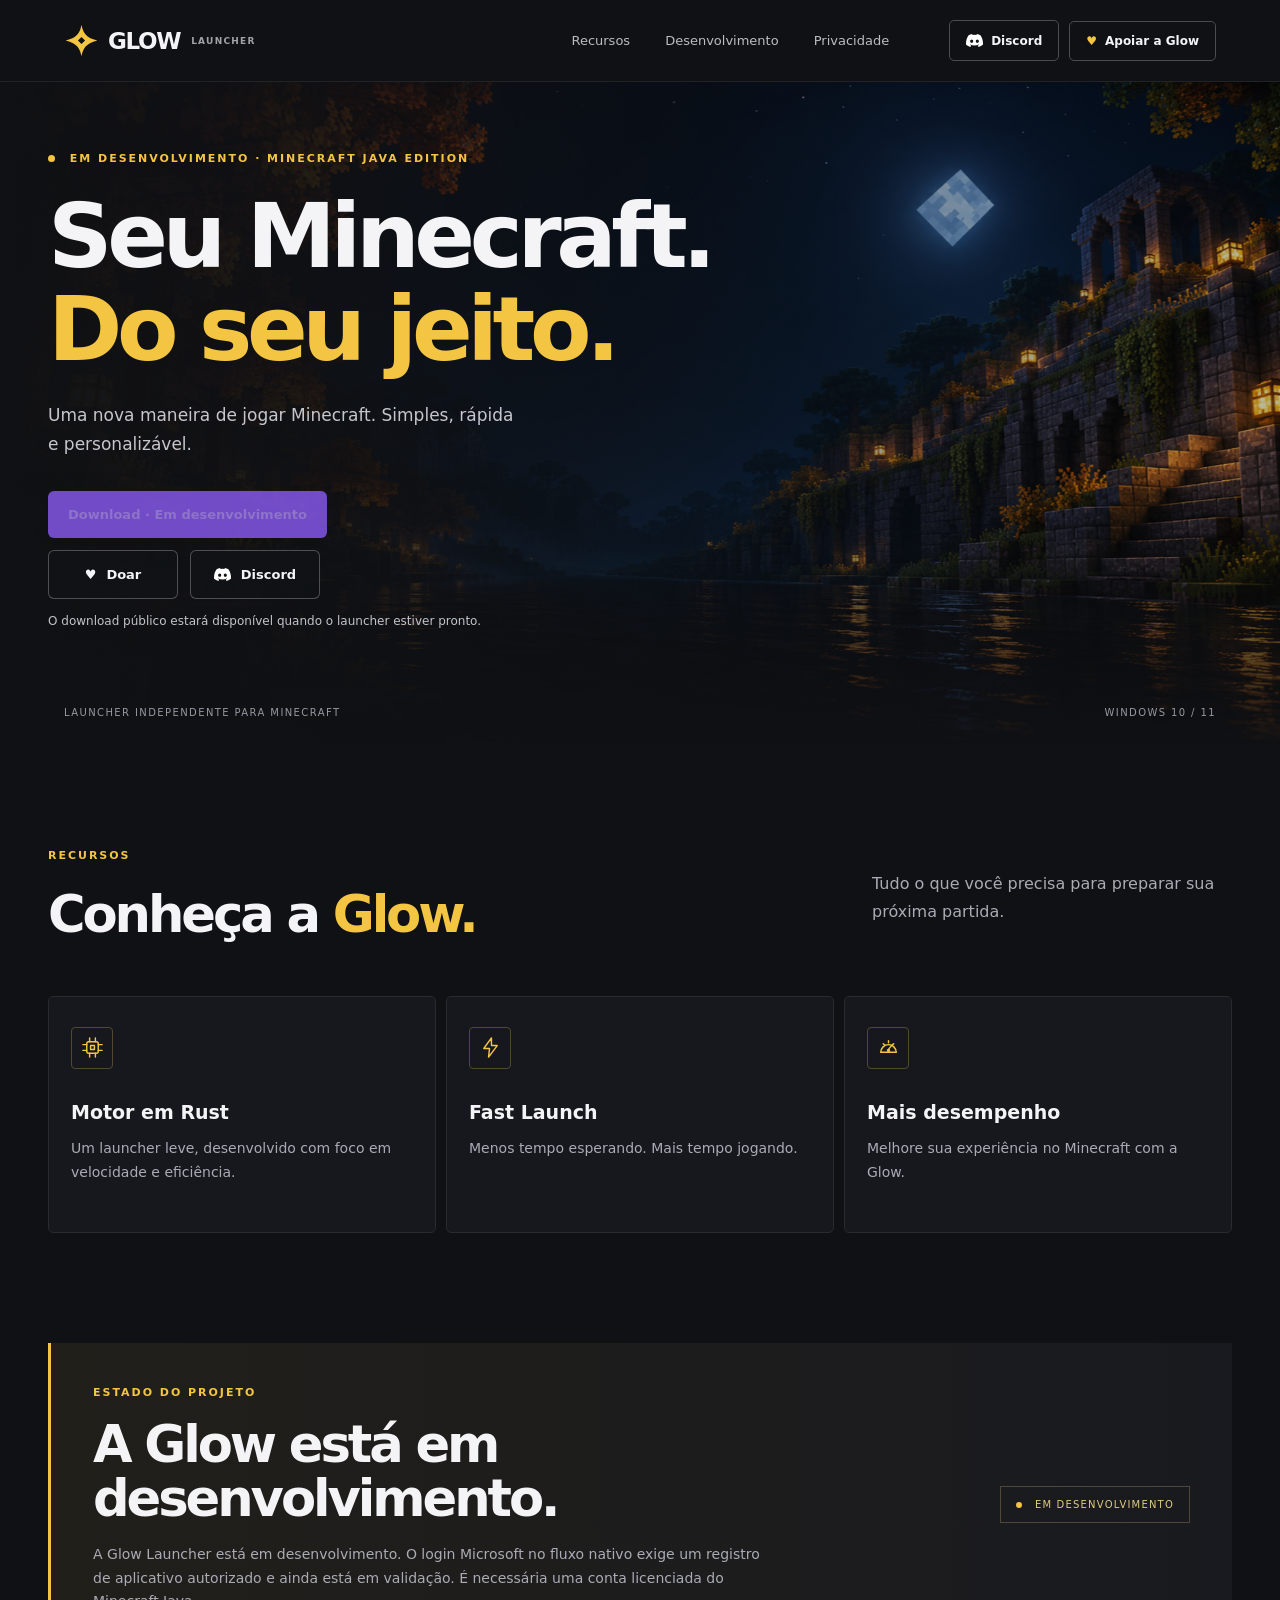
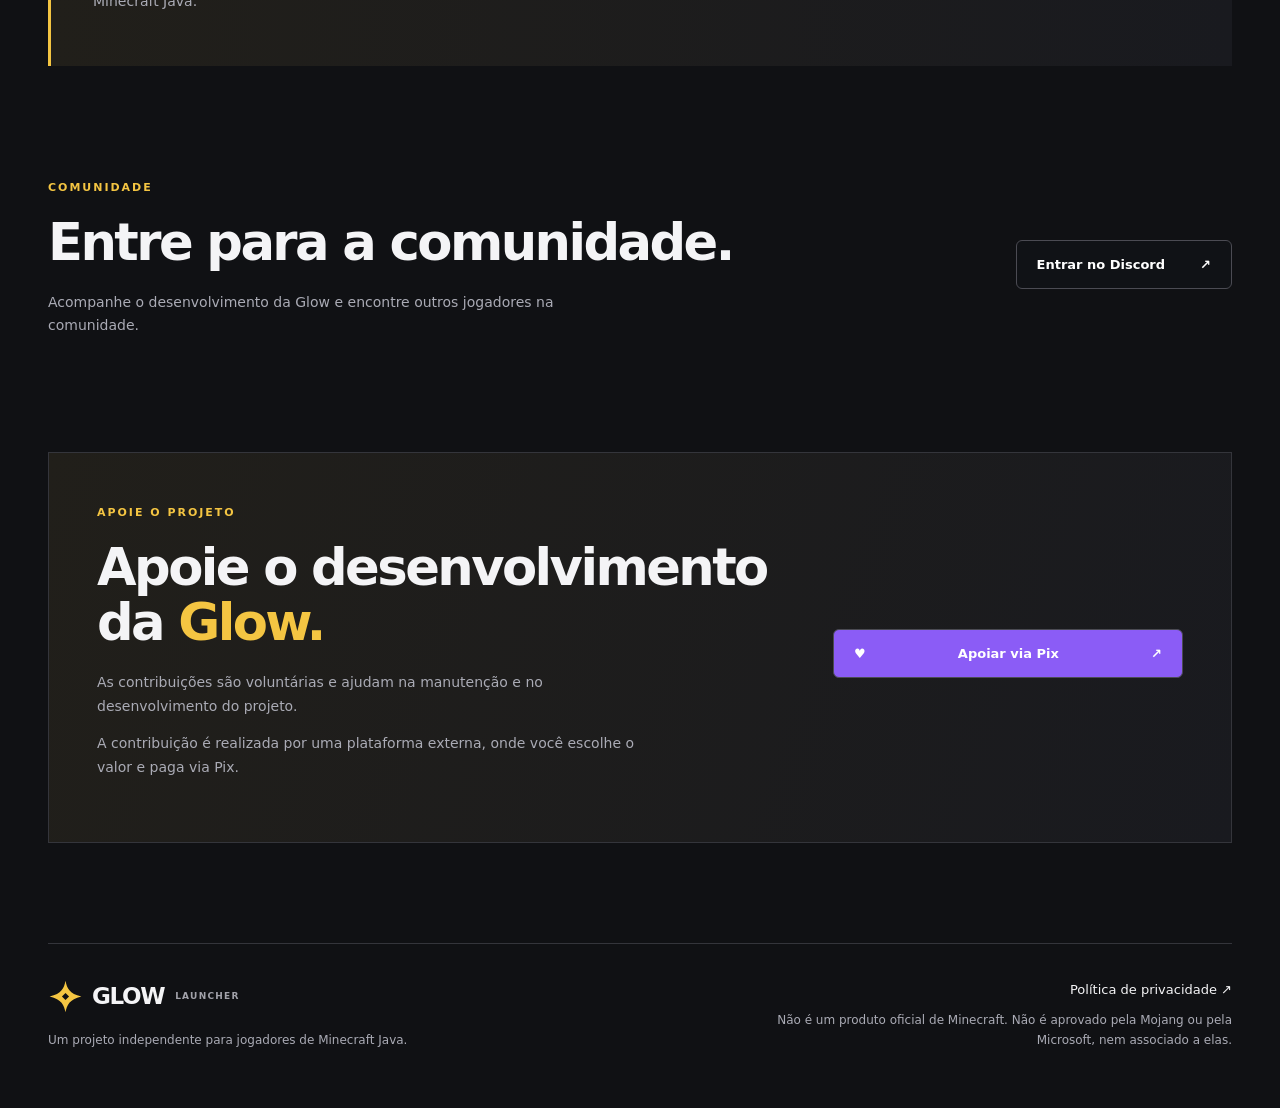
==== index.html @ e5aa2bec "Refine homepage and feature cards" ====
<!doctype html>
<html lang="pt-BR">
<head>
  <meta charset="utf-8">
  <meta name="viewport" content="width=device-width,initial-scale=1">
  <meta name="description" content="Glow Launcher é um launcher independente de Minecraft Java em desenvolvimento, criado em Rust.">
  <meta name="theme-color" content="#101114">
  <link rel="canonical" href="https://glowlauncher.xyz/">
  <title>Glow Launcher — Seu Minecraft. Do seu jeito.</title>
  <link rel="icon" href="assets/favicon.ico?v=2" sizes="any"><link rel="icon" type="image/svg+xml" href="assets/glow-star.svg"><link rel="icon" type="image/png" sizes="32x32" href="assets/glow-star-32.png"><link rel="apple-touch-icon" href="assets/glow-star-256.png">
  <link rel="stylesheet" href="style.css">
  <script src="motion.js" defer></script>
</head>
<body>
  <header class="top"><a class="brand" href="./" aria-label="Página inicial da Glow Launcher"><img class="star" src="assets/glow-star.svg" alt=""> GLOW <small>LAUNCHER</small></a><nav aria-label="Navegação principal"><a href="#features">Recursos</a><a href="#status">Desenvolvimento</a><a href="privacy.html">Privacidade</a></nav><div class="nav-actions"><a class="nav-cta social-link" href="https://discord.gg/clanglow" target="_blank" rel="noopener noreferrer"><svg aria-hidden="true" viewBox="0 0 127.14 96.36"><path fill="#fff" d="M107.7 8.07A105.15 105.15 0 0 0 81.47 0a72.06 72.06 0 0 0-3.36 6.83 97.68 97.68 0 0 0-29.09 0A72.37 72.37 0 0 0 45.66 0 105.89 105.89 0 0 0 19.4 8.09C2.8 32.71-1.7 56.72.55 80.39a105.73 105.73 0 0 0 32.17 15.97 77.7 77.7 0 0 0 6.89-11.17 68.42 68.42 0 0 1-10.85-5.17c.91-.66 1.8-1.35 2.66-2.06a75.57 75.57 0 0 0 64.3 0c.87.71 1.76 1.4 2.66 2.06a68.68 68.68 0 0 1-10.87 5.18 77 77 0 0 0 6.89 11.16 105.25 105.25 0 0 0 32.19-15.96c2.64-27.45-4.51-51.24-18.89-72.33ZM42.45 65.84c-6.27 0-11.42-5.75-11.42-12.76s5.04-12.77 11.42-12.77 11.53 5.8 11.42 12.77c.01 7.01-5.04 12.76-11.42 12.76Zm42.24 0c-6.27 0-11.42-5.75-11.42-12.76s5.04-12.77 11.42-12.77 11.53 5.8 11.42 12.77c0 7.01-5.04 12.76-11.42 12.76Z"/></svg> Discord</a><a class="nav-cta support-nav" href="https://livepix.gg/glowlauncher" target="_blank" rel="noopener noreferrer"><span aria-hidden="true">♥</span> Apoiar a Glow</a></div></header>
  <main>
    <section class="hero"><div class="hero-art" aria-hidden="true"></div><div class="hero-content"><div class="eyebrow"><span></span> EM DESENVOLVIMENTO · MINECRAFT JAVA EDITION</div><h1>Seu Minecraft.<br><em>Do seu jeito.</em></h1><p>Uma nova maneira de jogar Minecraft. Simples, rápida e personalizável.</p><div class="hero-actions"><button class="button primary download" disabled aria-describedby="download-note">Download · Em desenvolvimento</button></div><div class="quick-actions"><a class="button secondary" href="https://livepix.gg/glowlauncher" target="_blank" rel="noopener noreferrer"><span aria-hidden="true">♥</span> Doar</a><a class="button secondary" href="https://discord.gg/clanglow" target="_blank" rel="noopener noreferrer"><svg aria-hidden="true" viewBox="0 0 127.14 96.36"><path fill="#fff" d="M107.7 8.07A105.15 105.15 0 0 0 81.47 0a72.06 72.06 0 0 0-3.36 6.83 97.68 97.68 0 0 0-29.09 0A72.37 72.37 0 0 0 45.66 0 105.89 105.89 0 0 0 19.4 8.09C2.8 32.71-1.7 56.72.55 80.39a105.73 105.73 0 0 0 32.17 15.97 77.7 77.7 0 0 0 6.89-11.17 68.42 68.42 0 0 1-10.85-5.17c.91-.66 1.8-1.35 2.66-2.06a75.57 75.57 0 0 0 64.3 0c.87.71 1.76 1.4 2.66 2.06a68.68 68.68 0 0 1-10.87 5.18 77 77 0 0 0 6.89 11.16 105.25 105.25 0 0 0 32.19-15.96c2.64-27.45-4.51-51.24-18.89-72.33ZM42.45 65.84c-6.27 0-11.42-5.75-11.42-12.76s5.04-12.77 11.42-12.77 11.53 5.8 11.42 12.77c.01 7.01-5.04 12.76-11.42 12.76Zm42.24 0c-6.27 0-11.42-5.75-11.42-12.76s5.04-12.77 11.42-12.77 11.53 5.8 11.42 12.77c0 7.01-5.04 12.76-11.42 12.76Z"/></svg> Discord</a></div><p class="download-note" id="download-note">O download público estará disponível quando o launcher estiver pronto.</p></div><div class="hero-bottom"><span>LAUNCHER INDEPENDENTE PARA MINECRAFT</span><span>WINDOWS 10 / 11</span></div></section>
    <section class="intro wrap" id="features"><div><span class="kicker">RECURSOS</span><h2>Conheça a <em>Glow.</em></h2></div><p>Tudo o que você precisa para preparar sua próxima partida.</p></section>
    <section class="features wrap" aria-label="Recursos do launcher"><article><span class="feature-icon"><svg viewBox="0 0 24 24" fill="none" stroke="currentColor" stroke-width="1.5" stroke-linecap="round" stroke-linejoin="round" aria-hidden="true"><rect x="6" y="6" width="12" height="12" rx="2"/><path d="M9 2v4m6-4v4M9 18v4m6-4v4M2 9h4m-4 6h4m12-6h4m-4 6h4"/><path d="M10 10h4v4h-4z"/></svg></span><h3>Motor em Rust</h3><p>Um launcher leve, desenvolvido com foco em velocidade e eficiência.</p></article><article><span class="feature-icon"><svg viewBox="0 0 24 24" fill="none" stroke="currentColor" stroke-width="1.5" stroke-linecap="round" stroke-linejoin="round" aria-hidden="true"><path d="M13 2 5 13h6l-1 9 9-12h-6z"/></svg></span><h3>Fast Launch</h3><p>Menos tempo esperando. Mais tempo jogando.</p></article><article><span class="feature-icon"><svg viewBox="0 0 24 24" fill="none" stroke="currentColor" stroke-width="1.5" stroke-linecap="round" stroke-linejoin="round" aria-hidden="true"><path d="M4 17a8 8 0 1 1 16 0"/><path d="M12 14 16 9M4 17h16M12 5v2M6.5 8l1.5 1.5M17.5 8 16 9.5"/><circle cx="12" cy="15" r="1"/></svg></span><h3>Mais desempenho</h3><p>Melhore sua experiência no Minecraft com a Glow.</p></article></section>
    <section class="status wrap" id="status"><div><span class="kicker">ESTADO DO PROJETO</span><h2>A Glow está em desenvolvimento.</h2><p>A Glow Launcher está em desenvolvimento. O login Microsoft no fluxo nativo exige um registro de aplicativo autorizado e ainda está em validação. É necessária uma conta licenciada do Minecraft Java.</p></div><div class="status-label"><span></span> EM DESENVOLVIMENTO</div></section>
<section class="community wrap" id="comunidade"><div><span class="kicker">COMUNIDADE</span><h2>Entre para a comunidade.</h2><p>Acompanhe o desenvolvimento da Glow e encontre outros jogadores na comunidade.</p></div><div><a class="button secondary external-action" href="https://discord.gg/clanglow" target="_blank" rel="noopener noreferrer">Entrar no Discord <span>↗</span></a></div></section>
<section class="support wrap" id="apoio"><div class="support-copy"><span class="kicker">APOIE O PROJETO</span><h2>Apoie o desenvolvimento<br>da <em>Glow.</em></h2><p>As contribuições são voluntárias e ajudam na manutenção e no desenvolvimento do projeto.</p><p>A contribuição é realizada por uma plataforma externa, onde você escolhe o valor e paga via Pix.</p></div><div class="support-options"><a class="button primary external-action" href="https://livepix.gg/glowlauncher" target="_blank" rel="noopener noreferrer"><span aria-hidden="true">♥</span> Apoiar via Pix <span>↗</span></a></div></section>
  </main>
  <footer class="wrap"><div><a class="brand" href="./"><img class="star" src="assets/glow-star.svg" alt=""> GLOW <small>LAUNCHER</small></a><p>Um projeto independente para jogadores de Minecraft Java.</p></div><div class="footer-right"><a href="privacy.html">Política de privacidade ↗</a><p>Não é um produto oficial de Minecraft. Não é aprovado pela Mojang ou pela Microsoft, nem associado a elas.</p></div></footer>
</body></html>
---- style.css ----
:root{color-scheme:dark;--bg:#101114;--surface:#191a1f;--text:#f4f4f6;--muted:#aaabb5;--yellow:#f4c542;--purple:#8b5cf6}*{box-sizing:border-box}html{scroll-behavior:smooth}body{margin:0;background:var(--bg);color:var(--text);font-family:system-ui,sans-serif}a{color:inherit;text-decoration:none}a:focus-visible{outline:2px solid var(--yellow);outline-offset:5px}.wrap{width:min(1280px,calc(100% - 96px));margin:auto}.top{height:82px;display:flex;align-items:center;gap:60px;padding:0 5%;border-bottom:1px solid #ffffff13;background:#101114}.brand{display:inline-flex;align-items:center;gap:9px;font-family:system-ui,sans-serif;font-size:23px;font-weight:700;letter-spacing:-.06em;white-space:nowrap}.brand small{font:600 9px system-ui,sans-serif;letter-spacing:.14em;color:#a2a2aa;margin-left:2px}.star{font-size:35px;color:var(--yellow);line-height:1}.top nav{display:flex;gap:35px;margin-left:auto;color:#bcbcc5;font-size:13px}.top nav a:hover,footer a:hover{color:var(--yellow)}.nav-cta{border:1px solid #4b4b53;padding:12px 16px;font-size:12px;font-weight:700;border-radius:5px}.nav-cta span{color:var(--yellow);margin-left:12px}.hero{position:relative;min-height:640px;display:flex;align-items:center;overflow:hidden}.hero-art{position:absolute;inset:0;background:linear-gradient(90deg,#101114 0%,#101114ee 24%,#10111475 61%,#10111448),linear-gradient(0deg,#101114,transparent 32%),url("assets/nightfall.png") center 55%/cover}.hero-content{position:relative;width:min(1280px,calc(100% - 96px));margin:0 auto;padding:70px 0 100px}.eyebrow,.kicker{font-size:11px;letter-spacing:.18em;color:var(--yellow);font-weight:700}.eyebrow span,.status-label span{display:inline-block;width:7px;height:7px;background:var(--yellow);border-radius:50%;margin-right:9px}.hero h1,.intro h2,.status h2,.legal h1{font-family:system-ui,sans-serif;letter-spacing:-.06em;line-height:1.04;margin:25px 0;font-weight:700}.hero h1{font-size:clamp(52px,7vw,100px)}em{font-style:normal;color:var(--yellow)}.hero-content>p{font-size:17px;line-height:1.7;color:#c7c6cd;max-width:475px}.hero-actions{display:flex;flex-wrap:wrap;gap:12px;margin-top:32px}.button{display:inline-flex;align-items:center;justify-content:space-between;gap:35px;padding:16px 20px;border-radius:6px;font-weight:700;font-size:13px;transition:background .16s,transform .16s}.button:hover{transform:translateY(-2px)}.primary{background:var(--purple)}.primary:hover{background:#7c3aed}.secondary{border:1px solid #ffffff42;background:#111318b0}.hero-bottom{position:absolute;bottom:26px;left:5%;right:5%;display:flex;justify-content:space-between;color:#9698a2;font-size:10px;letter-spacing:.14em}.intro{padding:100px 0 55px;display:flex;align-items:end;justify-content:space-between;gap:30px}.intro h2,.status h2{font-size:clamp(37px,4vw,56px);margin-bottom:0}.intro>p{max-width:360px;color:var(--muted);line-height:1.7}.features{display:grid;grid-template-columns:repeat(4,1fr);border-top:1px solid #34353b;border-bottom:1px solid #34353b}.features article{padding:32px 28px 38px 0}.features article+article{border-left:1px solid #34353b;padding-left:28px}.feature-icon{font-size:24px;color:var(--yellow)}.features h3{font-family:system-ui,sans-serif;font-size:19px;margin:38px 0 12px}.features p,.status p,footer p{color:var(--muted);font-size:14px;line-height:1.7}.status{margin-top:110px;margin-bottom:110px;border-left:3px solid var(--yellow);padding:38px 42px;background:linear-gradient(90deg,#211f1a,#191a1f);display:flex;align-items:center;justify-content:space-between;gap:30px}.status h2{margin:18px 0}.status p{max-width:675px}.status-label{white-space:nowrap;border:1px solid #4e4937;color:#e0ca81;padding:12px 15px;font-size:10px;letter-spacing:.12em}.status-label span{width:6px;height:6px}footer{border-top:1px solid #34353b;padding:35px 0 45px;display:flex;justify-content:space-between;gap:40px}footer p{font-size:12px}.footer-right{text-align:right;max-width:490px}.footer-right>a{font-size:13px}.legal{max-width:820px;padding:90px 0 110px}.legal h1{font-size:clamp(48px,6vw,76px)}.dot{color:var(--yellow)}.legal-lead{font-size:19px!important;color:#d2d2d8!important}.legal h2{font:600 24px system-ui,sans-serif;margin-top:45px}.legal p{color:#bcbcc5;line-height:1.8;font-size:15px}.legal p a{text-decoration:underline;color:#e5d28e}@media(max-width:800px){.wrap,.hero-content{width:calc(100% - 40px)}.top{height:70px;padding:0 20px;gap:15px}.top nav{gap:16px}.nav-cta{display:none}.hero{min-height:590px}.hero-art{background:linear-gradient(90deg,#101114ed,#10111470),linear-gradient(0deg,#101114,transparent 40%),url("assets/nightfall.png") center/cover}.intro{padding-top:75px;display:block}.features{grid-template-columns:1fr 1fr}.features article:nth-child(3){border-left:0}.features article{border-bottom:1px solid #34353b;padding-left:15px!important}.status{margin-top:70px;margin-bottom:70px;display:block;padding:28px}.status-label{display:inline-block;margin-top:15px}footer{display:block}.footer-right{text-align:left}.legal{padding:65px 0}}@media(max-width:460px){.brand small{display:none}.top nav{gap:12px;font-size:12px}.hero h1{font-size:49px}.features{grid-template-columns:1fr}.features article{border-left:0!important}.hero-bottom{font-size:8px}.hero-bottom span:last-child{display:none}}
@media(max-width:520px){.top{gap:8px}.top nav{gap:10px}.top nav a{font-size:11px}.brand small{display:none}.hero-actions .button{gap:12px}.hero h1{font-size:clamp(38px,10vw,49px)}.hero-content>p{font-size:15px}}

.download:disabled{opacity:.8;cursor:not-allowed;border:0;font-family:inherit}.download:disabled:hover{transform:none;background:var(--purple)}.hero-content .download-note{font-size:12px;color:#c3c3cb;margin-top:12px}
.nav-actions{display:flex;align-items:center;gap:10px}.nav-actions .nav-cta{display:inline-flex;align-items:center;gap:8px;white-space:nowrap;background:transparent;color:inherit;font-family:inherit}.nav-actions svg{width:17px;height:15px}.nav-actions .support-nav span{margin:0;color:#f4c542}.social-link:disabled,.external-action:disabled{opacity:.55;cursor:not-allowed}.community,.support{display:flex;justify-content:space-between;gap:50px;align-items:center;margin-bottom:100px}.community h2,.support h2{font-size:clamp(35px,4vw,54px);letter-spacing:-.05em;line-height:1.08;margin:20px 0}.community p,.support p{color:var(--muted);line-height:1.7;max-width:570px;font-size:14px}.support{padding:48px;background:linear-gradient(110deg,#211f1a,#191a1f);border:1px solid #34353b}.support-options{width:min(100%,350px);flex:none}.support-options h3{margin-top:0}.amounts{display:flex;gap:8px;margin-bottom:20px}.amounts button{flex:1;background:#25262d;border:1px solid #41424b;color:#f4f4f6;padding:12px;border-radius:5px;cursor:pointer}.amounts button[aria-pressed=true]{border-color:var(--yellow);color:var(--yellow)}.support-options label{display:block;color:#ccc;font-size:13px;margin-bottom:8px}.support-options input{width:100%;background:#101114;border:1px solid #41424b;border-radius:5px;padding:12px;color:white;font:inherit}.external-action{border:1px solid #4b4b53;color:white;font-family:inherit;cursor:pointer}.support-options .external-action{width:100%;margin-top:12px}.external-action:disabled:hover{transform:none}.availability{font-size:12px!important}.amounts button:focus-visible,.external-action:focus-visible,.support-options input:focus-visible{outline:2px solid var(--yellow);outline-offset:3px}@media(max-width:1000px){.top{gap:16px}.top nav{gap:15px}.nav-actions .nav-cta{display:inline-flex}}@media(max-width:800px){.top{height:auto;min-height:70px;flex-wrap:wrap;padding-block:10px}.top nav{margin-left:auto}.nav-actions{width:100%;justify-content:flex-end}.community,.support{display:block;margin-bottom:70px}.support{padding:28px}.support-options{margin-top:32px}.community .button{margin-top:12px}}@media(max-width:460px){.top nav{gap:10px}.nav-actions{justify-content:flex-start}.nav-actions .nav-cta{padding:9px 11px}.support-options{width:100%}}@media(prefers-reduced-motion:reduce){html{scroll-behavior:auto}.button{transition:none}}

.quick-actions{display:flex;gap:12px;margin-top:12px}.quick-actions .button{justify-content:center;gap:10px;min-width:130px}.quick-actions svg{width:17px;height:15px}.quick-actions a:focus-visible{outline:2px solid var(--yellow);outline-offset:3px}@media(max-width:460px){.quick-actions .button{min-width:0;flex:1}}

img.star{width:35px;height:35px;display:block;flex:none}

/* Gentle entrance and independent feature hover states. */
@keyframes glow-enter{from{opacity:0;transform:translateY(14px)}to{opacity:1;transform:translateY(0)}}
@keyframes glow-background{from{opacity:.65;transform:scale(1)}to{opacity:1;transform:scale(1.015)}}
@media (prefers-reduced-motion:no-preference){
 .hero-art{animation:glow-background 650ms ease-out both}
 .hero-content .eyebrow,.hero-content h1,.hero-content>p,.hero-actions,.quick-actions{animation:glow-enter 400ms ease-out both}
 .hero-content h1{animation-delay:60ms}
 .hero-content>p:not(.download-note){animation-delay:120ms}
 .hero-actions{animation-delay:180ms}
 .quick-actions,.hero-content .download-note{animation-delay:240ms}
 .intro,.features,.status,.community,.support{transition:opacity 380ms ease,transform 380ms ease}
 .reveal-pending{opacity:0;transform:translateY(14px)}
}
.features{gap:10px;border:0}
.features article,.features article+article{position:relative;padding:30px 22px 34px;border:1px solid #292a30;border-radius:5px;background:#17181d;transform-origin:center;transition:transform 280ms ease,background-color 280ms ease,border-color 280ms ease}
.features .feature-icon{display:inline-flex;align-items:center;justify-content:center;width:42px;height:42px;color:var(--yellow);border:1px solid #51482d;border-radius:4px;transition:transform 280ms ease,border-color 280ms ease}
.feature-icon svg{width:23px;height:23px}
.features h3{margin-top:32px}
@media (hover:hover) and (prefers-reduced-motion:no-preference){
 .features article:hover{z-index:1;transform:scale(1.03);background:#202126;border-color:#a98e42}
 .features article:hover .feature-icon{transform:translateY(-3px);border-color:#a98e42}
}
.top nav a,.nav-cta,footer a,.button{transition:color 240ms ease,border-color 240ms ease,background-color 240ms ease,transform 240ms ease}
.nav-cta:hover,.button.secondary:hover{border-color:#a98e42;background-color:#242321}
@media(max-width:800px){.features article,.features article+article{padding:25px 20px!important;border:1px solid #292a30}}
@media(prefers-reduced-motion:reduce){.hero-art,.hero-content .eyebrow,.hero-content h1,.hero-content>p,.hero-actions,.quick-actions{animation:none}.intro,.features,.status,.community,.support,.features article,.features .feature-icon,.top nav a,.nav-cta,footer a,.button{transition:none}.reveal-pending{opacity:1;transform:none}.button:hover{transform:none}}

.features{grid-template-columns:repeat(3,minmax(0,1fr))}@media (hover:hover) and (prefers-reduced-motion:no-preference){.features article:hover{transform:translateY(-5px) scale(1.04)}}@media(max-width:800px){.features{grid-template-columns:repeat(2,minmax(0,1fr))}}@media(max-width:460px){.features{grid-template-columns:1fr}}
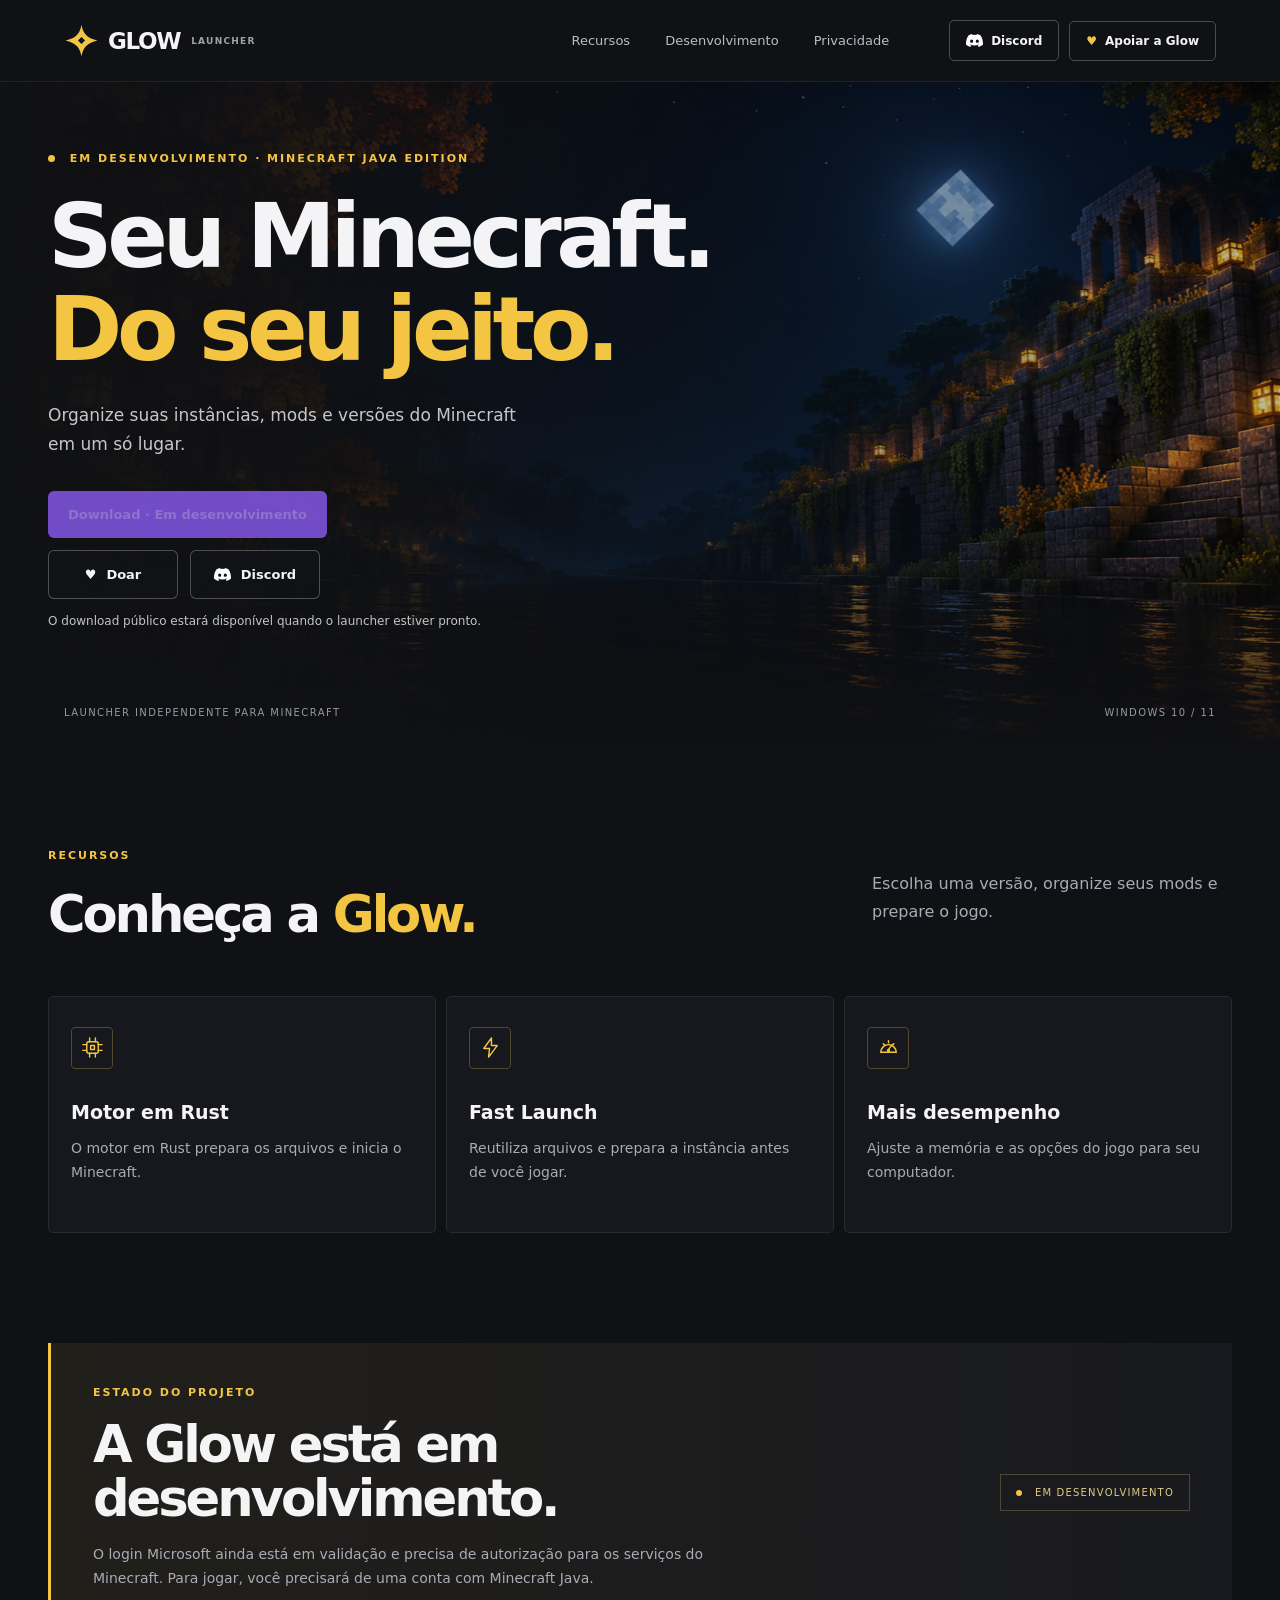
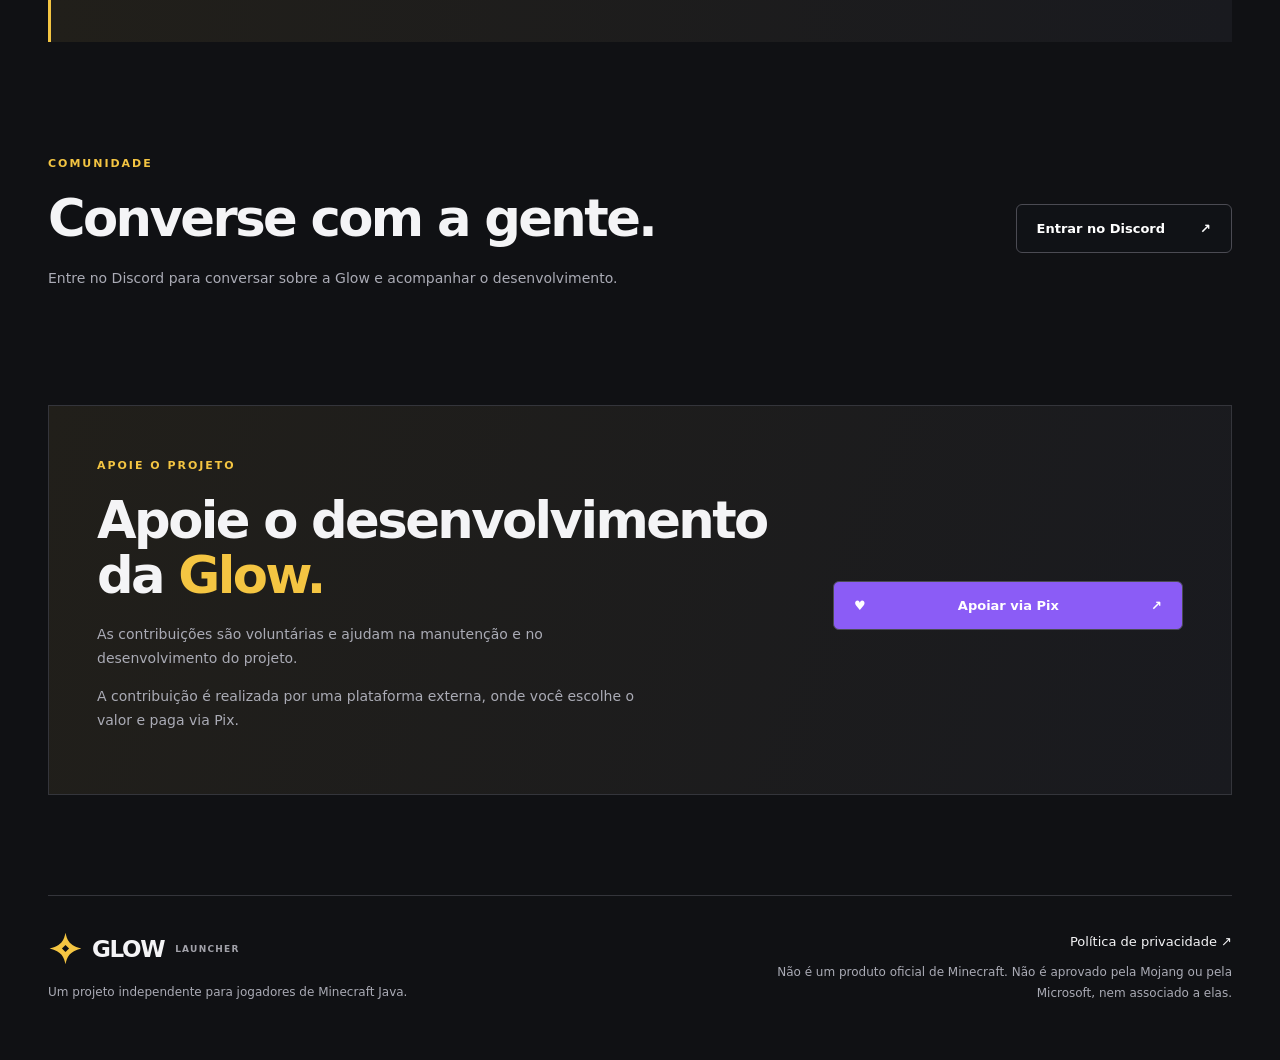
==== commit d0f89365: "Improve visible motion and simplify text" ====
--- a/index.html
+++ b/index.html
@@ -8,17 +8,17 @@
   <link rel="canonical" href="https://glowlauncher.xyz/">
   <title>Glow Launcher — Seu Minecraft. Do seu jeito.</title>
   <link rel="icon" href="assets/favicon.ico?v=2" sizes="any"><link rel="icon" type="image/svg+xml" href="assets/glow-star.svg"><link rel="icon" type="image/png" sizes="32x32" href="assets/glow-star-32.png"><link rel="apple-touch-icon" href="assets/glow-star-256.png">
-  <link rel="stylesheet" href="style.css">
-  <script src="motion.js" defer></script>
+  <link rel="stylesheet" href="style.css?v=3">
+  <script src="motion.js?v=3" defer></script>
 </head>
 <body>
   <header class="top"><a class="brand" href="./" aria-label="Página inicial da Glow Launcher"><img class="star" src="assets/glow-star.svg" alt=""> GLOW <small>LAUNCHER</small></a><nav aria-label="Navegação principal"><a href="#features">Recursos</a><a href="#status">Desenvolvimento</a><a href="privacy.html">Privacidade</a></nav><div class="nav-actions"><a class="nav-cta social-link" href="https://discord.gg/clanglow" target="_blank" rel="noopener noreferrer"><svg aria-hidden="true" viewBox="0 0 127.14 96.36"><path fill="#fff" d="M107.7 8.07A105.15 105.15 0 0 0 81.47 0a72.06 72.06 0 0 0-3.36 6.83 97.68 97.68 0 0 0-29.09 0A72.37 72.37 0 0 0 45.66 0 105.89 105.89 0 0 0 19.4 8.09C2.8 32.71-1.7 56.72.55 80.39a105.73 105.73 0 0 0 32.17 15.97 77.7 77.7 0 0 0 6.89-11.17 68.42 68.42 0 0 1-10.85-5.17c.91-.66 1.8-1.35 2.66-2.06a75.57 75.57 0 0 0 64.3 0c.87.71 1.76 1.4 2.66 2.06a68.68 68.68 0 0 1-10.87 5.18 77 77 0 0 0 6.89 11.16 105.25 105.25 0 0 0 32.19-15.96c2.64-27.45-4.51-51.24-18.89-72.33ZM42.45 65.84c-6.27 0-11.42-5.75-11.42-12.76s5.04-12.77 11.42-12.77 11.53 5.8 11.42 12.77c.01 7.01-5.04 12.76-11.42 12.76Zm42.24 0c-6.27 0-11.42-5.75-11.42-12.76s5.04-12.77 11.42-12.77 11.53 5.8 11.42 12.77c0 7.01-5.04 12.76-11.42 12.76Z"/></svg> Discord</a><a class="nav-cta support-nav" href="https://livepix.gg/glowlauncher" target="_blank" rel="noopener noreferrer"><span aria-hidden="true">♥</span> Apoiar a Glow</a></div></header>
   <main>
-    <section class="hero"><div class="hero-art" aria-hidden="true"></div><div class="hero-content"><div class="eyebrow"><span></span> EM DESENVOLVIMENTO · MINECRAFT JAVA EDITION</div><h1>Seu Minecraft.<br><em>Do seu jeito.</em></h1><p>Uma nova maneira de jogar Minecraft. Simples, rápida e personalizável.</p><div class="hero-actions"><button class="button primary download" disabled aria-describedby="download-note">Download · Em desenvolvimento</button></div><div class="quick-actions"><a class="button secondary" href="https://livepix.gg/glowlauncher" target="_blank" rel="noopener noreferrer"><span aria-hidden="true">♥</span> Doar</a><a class="button secondary" href="https://discord.gg/clanglow" target="_blank" rel="noopener noreferrer"><svg aria-hidden="true" viewBox="0 0 127.14 96.36"><path fill="#fff" d="M107.7 8.07A105.15 105.15 0 0 0 81.47 0a72.06 72.06 0 0 0-3.36 6.83 97.68 97.68 0 0 0-29.09 0A72.37 72.37 0 0 0 45.66 0 105.89 105.89 0 0 0 19.4 8.09C2.8 32.71-1.7 56.72.55 80.39a105.73 105.73 0 0 0 32.17 15.97 77.7 77.7 0 0 0 6.89-11.17 68.42 68.42 0 0 1-10.85-5.17c.91-.66 1.8-1.35 2.66-2.06a75.57 75.57 0 0 0 64.3 0c.87.71 1.76 1.4 2.66 2.06a68.68 68.68 0 0 1-10.87 5.18 77 77 0 0 0 6.89 11.16 105.25 105.25 0 0 0 32.19-15.96c2.64-27.45-4.51-51.24-18.89-72.33ZM42.45 65.84c-6.27 0-11.42-5.75-11.42-12.76s5.04-12.77 11.42-12.77 11.53 5.8 11.42 12.77c.01 7.01-5.04 12.76-11.42 12.76Zm42.24 0c-6.27 0-11.42-5.75-11.42-12.76s5.04-12.77 11.42-12.77 11.53 5.8 11.42 12.77c0 7.01-5.04 12.76-11.42 12.76Z"/></svg> Discord</a></div><p class="download-note" id="download-note">O download público estará disponível quando o launcher estiver pronto.</p></div><div class="hero-bottom"><span>LAUNCHER INDEPENDENTE PARA MINECRAFT</span><span>WINDOWS 10 / 11</span></div></section>
-    <section class="intro wrap" id="features"><div><span class="kicker">RECURSOS</span><h2>Conheça a <em>Glow.</em></h2></div><p>Tudo o que você precisa para preparar sua próxima partida.</p></section>
-    <section class="features wrap" aria-label="Recursos do launcher"><article><span class="feature-icon"><svg viewBox="0 0 24 24" fill="none" stroke="currentColor" stroke-width="1.5" stroke-linecap="round" stroke-linejoin="round" aria-hidden="true"><rect x="6" y="6" width="12" height="12" rx="2"/><path d="M9 2v4m6-4v4M9 18v4m6-4v4M2 9h4m-4 6h4m12-6h4m-4 6h4"/><path d="M10 10h4v4h-4z"/></svg></span><h3>Motor em Rust</h3><p>Um launcher leve, desenvolvido com foco em velocidade e eficiência.</p></article><article><span class="feature-icon"><svg viewBox="0 0 24 24" fill="none" stroke="currentColor" stroke-width="1.5" stroke-linecap="round" stroke-linejoin="round" aria-hidden="true"><path d="M13 2 5 13h6l-1 9 9-12h-6z"/></svg></span><h3>Fast Launch</h3><p>Menos tempo esperando. Mais tempo jogando.</p></article><article><span class="feature-icon"><svg viewBox="0 0 24 24" fill="none" stroke="currentColor" stroke-width="1.5" stroke-linecap="round" stroke-linejoin="round" aria-hidden="true"><path d="M4 17a8 8 0 1 1 16 0"/><path d="M12 14 16 9M4 17h16M12 5v2M6.5 8l1.5 1.5M17.5 8 16 9.5"/><circle cx="12" cy="15" r="1"/></svg></span><h3>Mais desempenho</h3><p>Melhore sua experiência no Minecraft com a Glow.</p></article></section>
-    <section class="status wrap" id="status"><div><span class="kicker">ESTADO DO PROJETO</span><h2>A Glow está em desenvolvimento.</h2><p>A Glow Launcher está em desenvolvimento. O login Microsoft no fluxo nativo exige um registro de aplicativo autorizado e ainda está em validação. É necessária uma conta licenciada do Minecraft Java.</p></div><div class="status-label"><span></span> EM DESENVOLVIMENTO</div></section>
-<section class="community wrap" id="comunidade"><div><span class="kicker">COMUNIDADE</span><h2>Entre para a comunidade.</h2><p>Acompanhe o desenvolvimento da Glow e encontre outros jogadores na comunidade.</p></div><div><a class="button secondary external-action" href="https://discord.gg/clanglow" target="_blank" rel="noopener noreferrer">Entrar no Discord <span>↗</span></a></div></section>
+    <section class="hero"><div class="hero-art" aria-hidden="true"></div><div class="hero-content"><div class="eyebrow"><span></span> EM DESENVOLVIMENTO · MINECRAFT JAVA EDITION</div><h1>Seu Minecraft.<br><em>Do seu jeito.</em></h1><p>Organize suas instâncias, mods e versões do Minecraft em um só lugar.</p><div class="hero-actions"><button class="button primary download" disabled aria-describedby="download-note">Download · Em desenvolvimento</button></div><div class="quick-actions"><a class="button secondary" href="https://livepix.gg/glowlauncher" target="_blank" rel="noopener noreferrer"><span aria-hidden="true">♥</span> Doar</a><a class="button secondary" href="https://discord.gg/clanglow" target="_blank" rel="noopener noreferrer"><svg aria-hidden="true" viewBox="0 0 127.14 96.36"><path fill="#fff" d="M107.7 8.07A105.15 105.15 0 0 0 81.47 0a72.06 72.06 0 0 0-3.36 6.83 97.68 97.68 0 0 0-29.09 0A72.37 72.37 0 0 0 45.66 0 105.89 105.89 0 0 0 19.4 8.09C2.8 32.71-1.7 56.72.55 80.39a105.73 105.73 0 0 0 32.17 15.97 77.7 77.7 0 0 0 6.89-11.17 68.42 68.42 0 0 1-10.85-5.17c.91-.66 1.8-1.35 2.66-2.06a75.57 75.57 0 0 0 64.3 0c.87.71 1.76 1.4 2.66 2.06a68.68 68.68 0 0 1-10.87 5.18 77 77 0 0 0 6.89 11.16 105.25 105.25 0 0 0 32.19-15.96c2.64-27.45-4.51-51.24-18.89-72.33ZM42.45 65.84c-6.27 0-11.42-5.75-11.42-12.76s5.04-12.77 11.42-12.77 11.53 5.8 11.42 12.77c.01 7.01-5.04 12.76-11.42 12.76Zm42.24 0c-6.27 0-11.42-5.75-11.42-12.76s5.04-12.77 11.42-12.77 11.53 5.8 11.42 12.77c0 7.01-5.04 12.76-11.42 12.76Z"/></svg> Discord</a></div><p class="download-note" id="download-note">O download público estará disponível quando o launcher estiver pronto.</p></div><div class="hero-bottom"><span>LAUNCHER INDEPENDENTE PARA MINECRAFT</span><span>WINDOWS 10 / 11</span></div></section>
+    <section class="intro wrap" id="features"><div><span class="kicker">RECURSOS</span><h2>Conheça a <em>Glow.</em></h2></div><p>Escolha uma versão, organize seus mods e prepare o jogo.</p></section>
+    <section class="features wrap" aria-label="Recursos do launcher"><article><span class="feature-icon"><svg viewBox="0 0 24 24" fill="none" stroke="currentColor" stroke-width="1.5" stroke-linecap="round" stroke-linejoin="round" aria-hidden="true"><rect x="6" y="6" width="12" height="12" rx="2"/><path d="M9 2v4m6-4v4M9 18v4m6-4v4M2 9h4m-4 6h4m12-6h4m-4 6h4"/><path d="M10 10h4v4h-4z"/></svg></span><h3>Motor em Rust</h3><p>O motor em Rust prepara os arquivos e inicia o Minecraft.</p></article><article><span class="feature-icon"><svg viewBox="0 0 24 24" fill="none" stroke="currentColor" stroke-width="1.5" stroke-linecap="round" stroke-linejoin="round" aria-hidden="true"><path d="M13 2 5 13h6l-1 9 9-12h-6z"/></svg></span><h3>Fast Launch</h3><p>Reutiliza arquivos e prepara a instância antes de você jogar.</p></article><article><span class="feature-icon"><svg viewBox="0 0 24 24" fill="none" stroke="currentColor" stroke-width="1.5" stroke-linecap="round" stroke-linejoin="round" aria-hidden="true"><path d="M4 17a8 8 0 1 1 16 0"/><path d="M12 14 16 9M4 17h16M12 5v2M6.5 8l1.5 1.5M17.5 8 16 9.5"/><circle cx="12" cy="15" r="1"/></svg></span><h3>Mais desempenho</h3><p>Ajuste a memória e as opções do jogo para seu computador.</p></article></section>
+    <section class="status wrap" id="status"><div><span class="kicker">ESTADO DO PROJETO</span><h2>A Glow está em desenvolvimento.</h2><p>O login Microsoft ainda está em validação e precisa de autorização para os serviços do Minecraft. Para jogar, você precisará de uma conta com Minecraft Java.</p></div><div class="status-label"><span></span> EM DESENVOLVIMENTO</div></section>
+<section class="community wrap" id="comunidade"><div><span class="kicker">COMUNIDADE</span><h2>Converse com a gente.</h2><p>Entre no Discord para conversar sobre a Glow e acompanhar o desenvolvimento.</p></div><div><a class="button secondary external-action" href="https://discord.gg/clanglow" target="_blank" rel="noopener noreferrer">Entrar no Discord <span>↗</span></a></div></section>
 <section class="support wrap" id="apoio"><div class="support-copy"><span class="kicker">APOIE O PROJETO</span><h2>Apoie o desenvolvimento<br>da <em>Glow.</em></h2><p>As contribuições são voluntárias e ajudam na manutenção e no desenvolvimento do projeto.</p><p>A contribuição é realizada por uma plataforma externa, onde você escolhe o valor e paga via Pix.</p></div><div class="support-options"><a class="button primary external-action" href="https://livepix.gg/glowlauncher" target="_blank" rel="noopener noreferrer"><span aria-hidden="true">♥</span> Apoiar via Pix <span>↗</span></a></div></section>
   </main>
   <footer class="wrap"><div><a class="brand" href="./"><img class="star" src="assets/glow-star.svg" alt=""> GLOW <small>LAUNCHER</small></a><p>Um projeto independente para jogadores de Minecraft Java.</p></div><div class="footer-right"><a href="privacy.html">Política de privacidade ↗</a><p>Não é um produto oficial de Minecraft. Não é aprovado pela Mojang ou pela Microsoft, nem associado a elas.</p></div></footer>
--- a/style.css
+++ b/style.css
@@ -36,3 +36,19 @@
 @media(prefers-reduced-motion:reduce){.hero-art,.hero-content .eyebrow,.hero-content h1,.hero-content>p,.hero-actions,.quick-actions{animation:none}.intro,.features,.status,.community,.support,.features article,.features .feature-icon,.top nav a,.nav-cta,footer a,.button{transition:none}.reveal-pending{opacity:1;transform:none}.button:hover{transform:none}}
 
 .features{grid-template-columns:repeat(3,minmax(0,1fr))}@media (hover:hover) and (prefers-reduced-motion:no-preference){.features article:hover{transform:translateY(-5px) scale(1.04)}}@media(max-width:800px){.features{grid-template-columns:repeat(2,minmax(0,1fr))}}@media(max-width:460px){.features{grid-template-columns:1fr}}
+
+/* Animações da Home e dos recursos. */
+@media (prefers-reduced-motion:no-preference){
+ .hero-content h1,.hero-content>p:not(.download-note),.hero-actions,.quick-actions{animation:glow-enter 700ms ease-out both}
+ .hero-content h1{animation-delay:0ms}
+ .hero-content>p:not(.download-note){animation-delay:150ms}
+ .hero-actions{animation-delay:300ms}
+ .quick-actions{animation-delay:450ms}
+ .features article,.features article+article{transition:transform 300ms ease,background-color 300ms ease,border-color 300ms ease}
+ .features .feature-icon{transition:transform 300ms ease,border-color 300ms ease}
+ .intro,.features,.status,.community,.support{transition:opacity 700ms ease,transform 700ms ease}
+}
+@media (hover:hover) and (prefers-reduced-motion:no-preference){
+ .features article:hover,.features article+article:hover{z-index:1;transform:translateY(-6px) scale(1.06);background:#24252b;border-color:#f4c542}
+ .features article:hover .feature-icon{transform:translateY(-4px);border-color:#f4c542}
+}
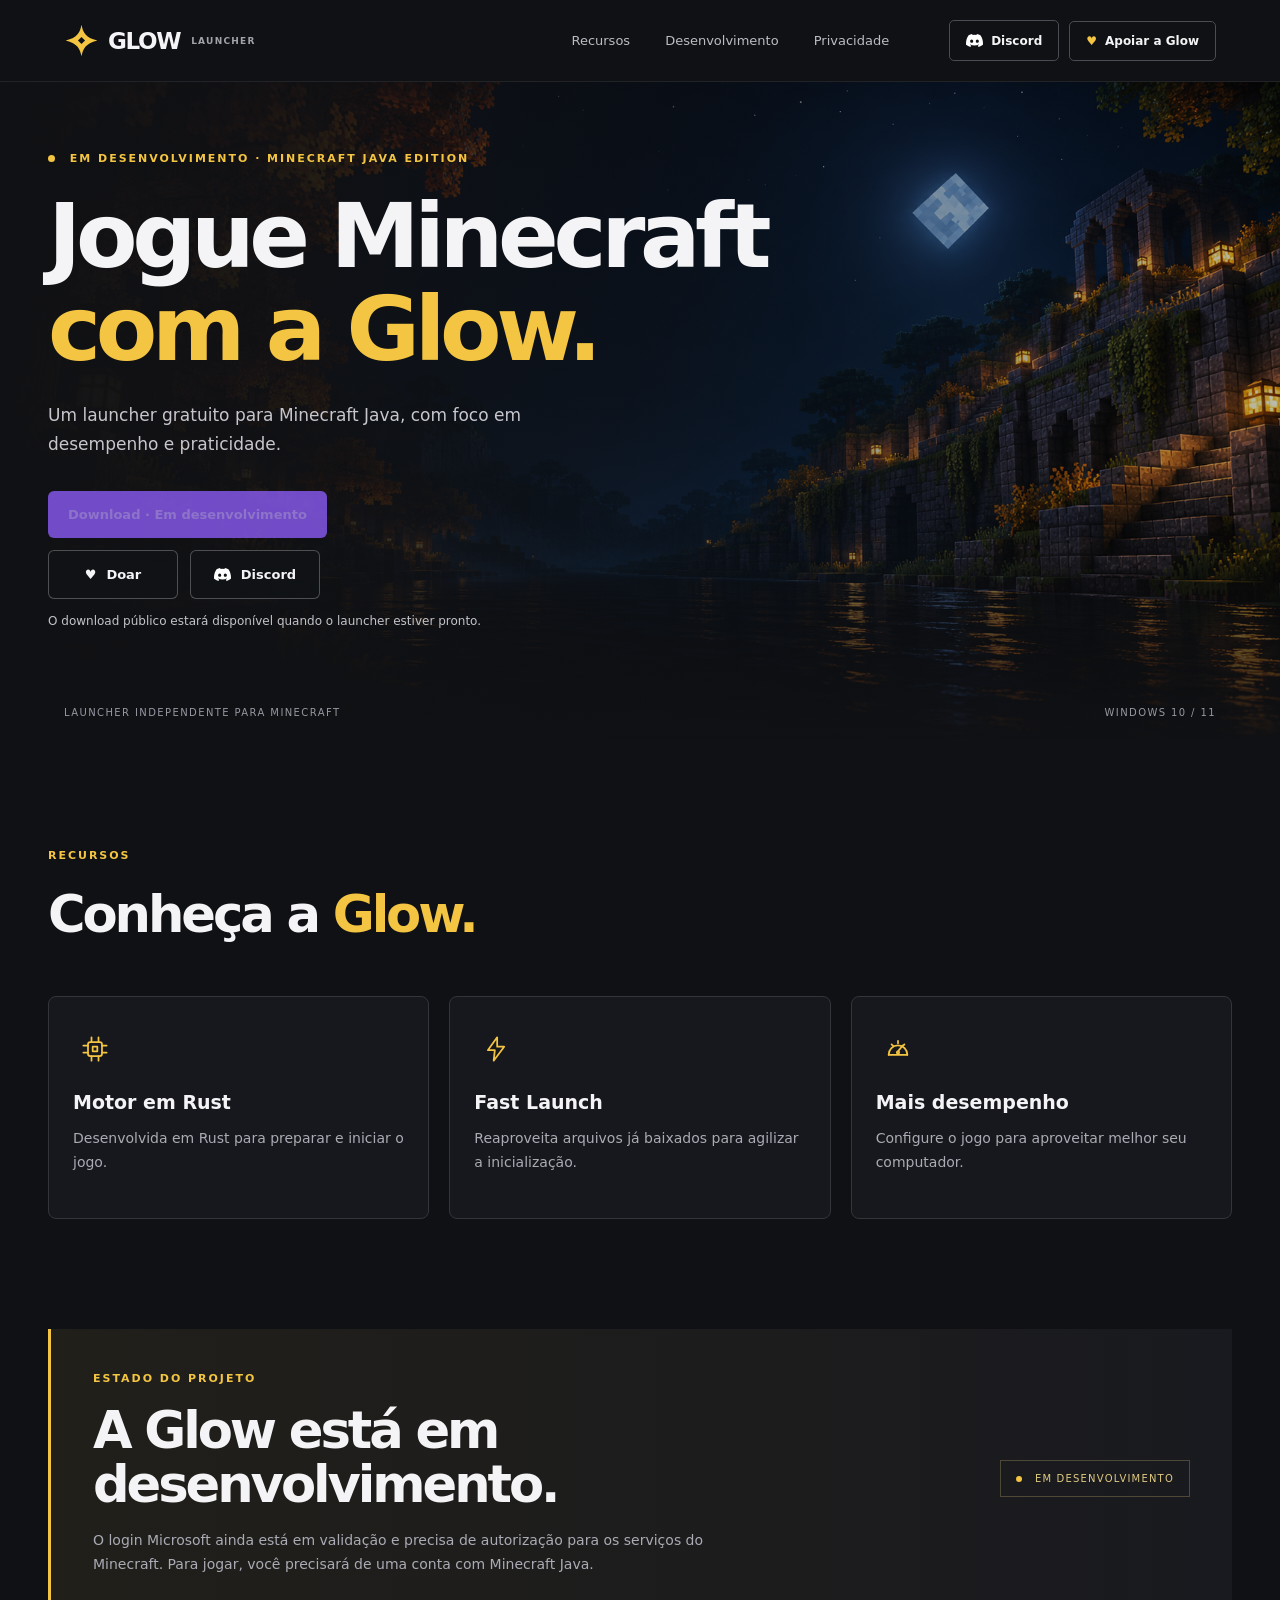
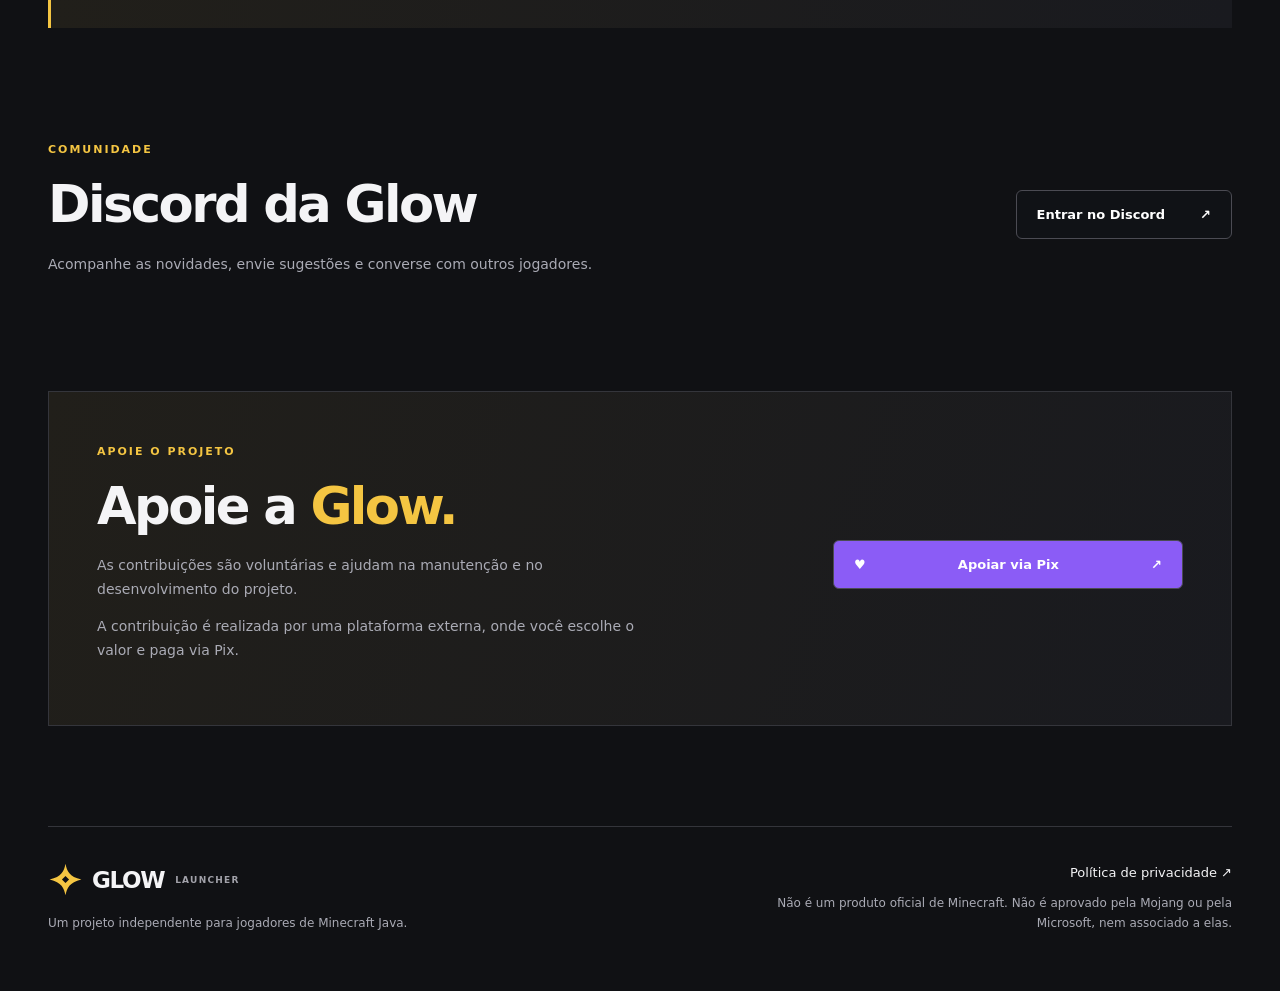
==== commit 489294bc: "Add files via upload" ====
--- a/index.html
+++ b/index.html
@@ -1,25 +1,25 @@
-<!doctype html>
-<html lang="pt-BR">
-<head>
-  <meta charset="utf-8">
-  <meta name="viewport" content="width=device-width,initial-scale=1">
-  <meta name="description" content="Glow Launcher é um launcher independente de Minecraft Java em desenvolvimento, criado em Rust.">
-  <meta name="theme-color" content="#101114">
-  <link rel="canonical" href="https://glowlauncher.xyz/">
-  <title>Glow Launcher — Seu Minecraft. Do seu jeito.</title>
-  <link rel="icon" href="assets/favicon.ico?v=2" sizes="any"><link rel="icon" type="image/svg+xml" href="assets/glow-star.svg"><link rel="icon" type="image/png" sizes="32x32" href="assets/glow-star-32.png"><link rel="apple-touch-icon" href="assets/glow-star-256.png">
-  <link rel="stylesheet" href="style.css?v=3">
-  <script src="motion.js?v=3" defer></script>
-</head>
-<body>
-  <header class="top"><a class="brand" href="./" aria-label="Página inicial da Glow Launcher"><img class="star" src="assets/glow-star.svg" alt=""> GLOW <small>LAUNCHER</small></a><nav aria-label="Navegação principal"><a href="#features">Recursos</a><a href="#status">Desenvolvimento</a><a href="privacy.html">Privacidade</a></nav><div class="nav-actions"><a class="nav-cta social-link" href="https://discord.gg/clanglow" target="_blank" rel="noopener noreferrer"><svg aria-hidden="true" viewBox="0 0 127.14 96.36"><path fill="#fff" d="M107.7 8.07A105.15 105.15 0 0 0 81.47 0a72.06 72.06 0 0 0-3.36 6.83 97.68 97.68 0 0 0-29.09 0A72.37 72.37 0 0 0 45.66 0 105.89 105.89 0 0 0 19.4 8.09C2.8 32.71-1.7 56.72.55 80.39a105.73 105.73 0 0 0 32.17 15.97 77.7 77.7 0 0 0 6.89-11.17 68.42 68.42 0 0 1-10.85-5.17c.91-.66 1.8-1.35 2.66-2.06a75.57 75.57 0 0 0 64.3 0c.87.71 1.76 1.4 2.66 2.06a68.68 68.68 0 0 1-10.87 5.18 77 77 0 0 0 6.89 11.16 105.25 105.25 0 0 0 32.19-15.96c2.64-27.45-4.51-51.24-18.89-72.33ZM42.45 65.84c-6.27 0-11.42-5.75-11.42-12.76s5.04-12.77 11.42-12.77 11.53 5.8 11.42 12.77c.01 7.01-5.04 12.76-11.42 12.76Zm42.24 0c-6.27 0-11.42-5.75-11.42-12.76s5.04-12.77 11.42-12.77 11.53 5.8 11.42 12.77c0 7.01-5.04 12.76-11.42 12.76Z"/></svg> Discord</a><a class="nav-cta support-nav" href="https://livepix.gg/glowlauncher" target="_blank" rel="noopener noreferrer"><span aria-hidden="true">♥</span> Apoiar a Glow</a></div></header>
-  <main>
-    <section class="hero"><div class="hero-art" aria-hidden="true"></div><div class="hero-content"><div class="eyebrow"><span></span> EM DESENVOLVIMENTO · MINECRAFT JAVA EDITION</div><h1>Seu Minecraft.<br><em>Do seu jeito.</em></h1><p>Organize suas instâncias, mods e versões do Minecraft em um só lugar.</p><div class="hero-actions"><button class="button primary download" disabled aria-describedby="download-note">Download · Em desenvolvimento</button></div><div class="quick-actions"><a class="button secondary" href="https://livepix.gg/glowlauncher" target="_blank" rel="noopener noreferrer"><span aria-hidden="true">♥</span> Doar</a><a class="button secondary" href="https://discord.gg/clanglow" target="_blank" rel="noopener noreferrer"><svg aria-hidden="true" viewBox="0 0 127.14 96.36"><path fill="#fff" d="M107.7 8.07A105.15 105.15 0 0 0 81.47 0a72.06 72.06 0 0 0-3.36 6.83 97.68 97.68 0 0 0-29.09 0A72.37 72.37 0 0 0 45.66 0 105.89 105.89 0 0 0 19.4 8.09C2.8 32.71-1.7 56.72.55 80.39a105.73 105.73 0 0 0 32.17 15.97 77.7 77.7 0 0 0 6.89-11.17 68.42 68.42 0 0 1-10.85-5.17c.91-.66 1.8-1.35 2.66-2.06a75.57 75.57 0 0 0 64.3 0c.87.71 1.76 1.4 2.66 2.06a68.68 68.68 0 0 1-10.87 5.18 77 77 0 0 0 6.89 11.16 105.25 105.25 0 0 0 32.19-15.96c2.64-27.45-4.51-51.24-18.89-72.33ZM42.45 65.84c-6.27 0-11.42-5.75-11.42-12.76s5.04-12.77 11.42-12.77 11.53 5.8 11.42 12.77c.01 7.01-5.04 12.76-11.42 12.76Zm42.24 0c-6.27 0-11.42-5.75-11.42-12.76s5.04-12.77 11.42-12.77 11.53 5.8 11.42 12.77c0 7.01-5.04 12.76-11.42 12.76Z"/></svg> Discord</a></div><p class="download-note" id="download-note">O download público estará disponível quando o launcher estiver pronto.</p></div><div class="hero-bottom"><span>LAUNCHER INDEPENDENTE PARA MINECRAFT</span><span>WINDOWS 10 / 11</span></div></section>
-    <section class="intro wrap" id="features"><div><span class="kicker">RECURSOS</span><h2>Conheça a <em>Glow.</em></h2></div><p>Escolha uma versão, organize seus mods e prepare o jogo.</p></section>
-    <section class="features wrap" aria-label="Recursos do launcher"><article><span class="feature-icon"><svg viewBox="0 0 24 24" fill="none" stroke="currentColor" stroke-width="1.5" stroke-linecap="round" stroke-linejoin="round" aria-hidden="true"><rect x="6" y="6" width="12" height="12" rx="2"/><path d="M9 2v4m6-4v4M9 18v4m6-4v4M2 9h4m-4 6h4m12-6h4m-4 6h4"/><path d="M10 10h4v4h-4z"/></svg></span><h3>Motor em Rust</h3><p>O motor em Rust prepara os arquivos e inicia o Minecraft.</p></article><article><span class="feature-icon"><svg viewBox="0 0 24 24" fill="none" stroke="currentColor" stroke-width="1.5" stroke-linecap="round" stroke-linejoin="round" aria-hidden="true"><path d="M13 2 5 13h6l-1 9 9-12h-6z"/></svg></span><h3>Fast Launch</h3><p>Reutiliza arquivos e prepara a instância antes de você jogar.</p></article><article><span class="feature-icon"><svg viewBox="0 0 24 24" fill="none" stroke="currentColor" stroke-width="1.5" stroke-linecap="round" stroke-linejoin="round" aria-hidden="true"><path d="M4 17a8 8 0 1 1 16 0"/><path d="M12 14 16 9M4 17h16M12 5v2M6.5 8l1.5 1.5M17.5 8 16 9.5"/><circle cx="12" cy="15" r="1"/></svg></span><h3>Mais desempenho</h3><p>Ajuste a memória e as opções do jogo para seu computador.</p></article></section>
-    <section class="status wrap" id="status"><div><span class="kicker">ESTADO DO PROJETO</span><h2>A Glow está em desenvolvimento.</h2><p>O login Microsoft ainda está em validação e precisa de autorização para os serviços do Minecraft. Para jogar, você precisará de uma conta com Minecraft Java.</p></div><div class="status-label"><span></span> EM DESENVOLVIMENTO</div></section>
-<section class="community wrap" id="comunidade"><div><span class="kicker">COMUNIDADE</span><h2>Converse com a gente.</h2><p>Entre no Discord para conversar sobre a Glow e acompanhar o desenvolvimento.</p></div><div><a class="button secondary external-action" href="https://discord.gg/clanglow" target="_blank" rel="noopener noreferrer">Entrar no Discord <span>↗</span></a></div></section>
-<section class="support wrap" id="apoio"><div class="support-copy"><span class="kicker">APOIE O PROJETO</span><h2>Apoie o desenvolvimento<br>da <em>Glow.</em></h2><p>As contribuições são voluntárias e ajudam na manutenção e no desenvolvimento do projeto.</p><p>A contribuição é realizada por uma plataforma externa, onde você escolhe o valor e paga via Pix.</p></div><div class="support-options"><a class="button primary external-action" href="https://livepix.gg/glowlauncher" target="_blank" rel="noopener noreferrer"><span aria-hidden="true">♥</span> Apoiar via Pix <span>↗</span></a></div></section>
-  </main>
-  <footer class="wrap"><div><a class="brand" href="./"><img class="star" src="assets/glow-star.svg" alt=""> GLOW <small>LAUNCHER</small></a><p>Um projeto independente para jogadores de Minecraft Java.</p></div><div class="footer-right"><a href="privacy.html">Política de privacidade ↗</a><p>Não é um produto oficial de Minecraft. Não é aprovado pela Mojang ou pela Microsoft, nem associado a elas.</p></div></footer>
-</body></html>
+<!doctype html>
+<html lang="pt-BR">
+<head>
+  <meta charset="utf-8">
+  <meta name="viewport" content="width=device-width,initial-scale=1">
+  <meta name="description" content="Glow Launcher é um launcher independente de Minecraft Java em desenvolvimento, criado em Rust.">
+  <meta name="theme-color" content="#101114">
+  <link rel="canonical" href="https://glowlauncher.xyz/">
+  <title>Glow Launcher — Launcher para Minecraft Java</title>
+  <link rel="icon" href="assets/favicon.ico?v=2" sizes="any"><link rel="icon" type="image/svg+xml" href="assets/glow-star.svg"><link rel="icon" type="image/png" sizes="32x32" href="assets/glow-star-32.png"><link rel="apple-touch-icon" href="assets/glow-star-256.png">
+  <link rel="stylesheet" href="style.css?v=4">
+  <script src="motion.js?v=4" defer></script>
+</head>
+<body>
+  <header class="top"><a class="brand" href="./" aria-label="Página inicial da Glow Launcher"><img class="star" src="assets/glow-star.svg" alt=""> GLOW <small>LAUNCHER</small></a><nav aria-label="Navegação principal"><a href="#features">Recursos</a><a href="#status">Desenvolvimento</a><a href="privacy.html">Privacidade</a></nav><div class="nav-actions"><a class="nav-cta social-link" href="https://discord.gg/clanglow" target="_blank" rel="noopener noreferrer"><svg aria-hidden="true" viewBox="0 0 127.14 96.36"><path fill="#fff" d="M107.7 8.07A105.15 105.15 0 0 0 81.47 0a72.06 72.06 0 0 0-3.36 6.83 97.68 97.68 0 0 0-29.09 0A72.37 72.37 0 0 0 45.66 0 105.89 105.89 0 0 0 19.4 8.09C2.8 32.71-1.7 56.72.55 80.39a105.73 105.73 0 0 0 32.17 15.97 77.7 77.7 0 0 0 6.89-11.17 68.42 68.42 0 0 1-10.85-5.17c.91-.66 1.8-1.35 2.66-2.06a75.57 75.57 0 0 0 64.3 0c.87.71 1.76 1.4 2.66 2.06a68.68 68.68 0 0 1-10.87 5.18 77 77 0 0 0 6.89 11.16 105.25 105.25 0 0 0 32.19-15.96c2.64-27.45-4.51-51.24-18.89-72.33ZM42.45 65.84c-6.27 0-11.42-5.75-11.42-12.76s5.04-12.77 11.42-12.77 11.53 5.8 11.42 12.77c.01 7.01-5.04 12.76-11.42 12.76Zm42.24 0c-6.27 0-11.42-5.75-11.42-12.76s5.04-12.77 11.42-12.77 11.53 5.8 11.42 12.77c0 7.01-5.04 12.76-11.42 12.76Z"/></svg> Discord</a><a class="nav-cta support-nav" href="https://livepix.gg/glowlauncher" target="_blank" rel="noopener noreferrer"><span aria-hidden="true">♥</span> Apoiar a Glow</a></div></header>
+  <main>
+    <section class="hero"><div class="hero-art" aria-hidden="true"></div><div class="hero-content"><div class="eyebrow"><span></span> EM DESENVOLVIMENTO · MINECRAFT JAVA EDITION</div><h1>Jogue Minecraft<br><em>com a Glow.</em></h1><p>Um launcher gratuito para Minecraft Java, com foco em desempenho e praticidade.</p><div class="hero-actions"><button class="button primary download" disabled aria-describedby="download-note">Download · Em desenvolvimento</button></div><div class="quick-actions"><a class="button secondary" href="https://livepix.gg/glowlauncher" target="_blank" rel="noopener noreferrer"><span aria-hidden="true">♥</span> Doar</a><a class="button secondary" href="https://discord.gg/clanglow" target="_blank" rel="noopener noreferrer"><svg aria-hidden="true" viewBox="0 0 127.14 96.36"><path fill="#fff" d="M107.7 8.07A105.15 105.15 0 0 0 81.47 0a72.06 72.06 0 0 0-3.36 6.83 97.68 97.68 0 0 0-29.09 0A72.37 72.37 0 0 0 45.66 0 105.89 105.89 0 0 0 19.4 8.09C2.8 32.71-1.7 56.72.55 80.39a105.73 105.73 0 0 0 32.17 15.97 77.7 77.7 0 0 0 6.89-11.17 68.42 68.42 0 0 1-10.85-5.17c.91-.66 1.8-1.35 2.66-2.06a75.57 75.57 0 0 0 64.3 0c.87.71 1.76 1.4 2.66 2.06a68.68 68.68 0 0 1-10.87 5.18 77 77 0 0 0 6.89 11.16 105.25 105.25 0 0 0 32.19-15.96c2.64-27.45-4.51-51.24-18.89-72.33ZM42.45 65.84c-6.27 0-11.42-5.75-11.42-12.76s5.04-12.77 11.42-12.77 11.53 5.8 11.42 12.77c.01 7.01-5.04 12.76-11.42 12.76Zm42.24 0c-6.27 0-11.42-5.75-11.42-12.76s5.04-12.77 11.42-12.77 11.53 5.8 11.42 12.77c0 7.01-5.04 12.76-11.42 12.76Z"/></svg> Discord</a></div><p class="download-note" id="download-note">O download público estará disponível quando o launcher estiver pronto.</p></div><div class="hero-bottom"><span>LAUNCHER INDEPENDENTE PARA MINECRAFT</span><span>WINDOWS 10 / 11</span></div></section>
+    <section class="intro wrap" id="features"><div><span class="kicker">RECURSOS</span><h2>Conheça a <em>Glow.</em></h2></div><p></p></section>
+    <section class="features wrap" aria-label="Recursos do launcher"><article><span class="feature-icon"><svg viewBox="0 0 24 24" fill="none" stroke="currentColor" stroke-width="1.5" stroke-linecap="round" stroke-linejoin="round" aria-hidden="true"><rect x="6" y="6" width="12" height="12" rx="2"/><path d="M9 2v4m6-4v4M9 18v4m6-4v4M2 9h4m-4 6h4m12-6h4m-4 6h4"/><path d="M10 10h4v4h-4z"/></svg></span><h3>Motor em Rust</h3><p>Desenvolvida em Rust para preparar e iniciar o jogo.</p></article><article><span class="feature-icon"><svg viewBox="0 0 24 24" fill="none" stroke="currentColor" stroke-width="1.5" stroke-linecap="round" stroke-linejoin="round" aria-hidden="true"><path d="M13 2 5 13h6l-1 9 9-12h-6z"/></svg></span><h3>Fast Launch</h3><p>Reaproveita arquivos já baixados para agilizar a inicialização.</p></article><article><span class="feature-icon"><svg viewBox="0 0 24 24" fill="none" stroke="currentColor" stroke-width="1.5" stroke-linecap="round" stroke-linejoin="round" aria-hidden="true"><path d="M4 17a8 8 0 1 1 16 0"/><path d="M12 14 16 9M4 17h16M12 5v2M6.5 8l1.5 1.5M17.5 8 16 9.5"/><circle cx="12" cy="15" r="1"/></svg></span><h3>Mais desempenho</h3><p>Configure o jogo para aproveitar melhor seu computador.</p></article></section>
+    <section class="status wrap" id="status"><div><span class="kicker">ESTADO DO PROJETO</span><h2>A Glow está em desenvolvimento.</h2><p>O login Microsoft ainda está em validação e precisa de autorização para os serviços do Minecraft. Para jogar, você precisará de uma conta com Minecraft Java.</p></div><div class="status-label"><span></span> EM DESENVOLVIMENTO</div></section>
+<section class="community wrap" id="comunidade"><div><span class="kicker">COMUNIDADE</span><h2>Discord da Glow</h2><p>Acompanhe as novidades, envie sugestões e converse com outros jogadores.</p></div><div><a class="button secondary external-action" href="https://discord.gg/clanglow" target="_blank" rel="noopener noreferrer">Entrar no Discord <span>↗</span></a></div></section>
+<section class="support wrap" id="apoio"><div class="support-copy"><span class="kicker">APOIE O PROJETO</span><h2>Apoie a <em>Glow.</em></h2><p>As contribuições são voluntárias e ajudam na manutenção e no desenvolvimento do projeto.</p><p>A contribuição é realizada por uma plataforma externa, onde você escolhe o valor e paga via Pix.</p></div><div class="support-options"><a class="button primary external-action" href="https://livepix.gg/glowlauncher" target="_blank" rel="noopener noreferrer"><span aria-hidden="true">♥</span> Apoiar via Pix <span>↗</span></a></div></section>
+  </main>
+  <footer class="wrap"><div><a class="brand" href="./"><img class="star" src="assets/glow-star.svg" alt=""> GLOW <small>LAUNCHER</small></a><p>Um projeto independente para jogadores de Minecraft Java.</p></div><div class="footer-right"><a href="privacy.html">Política de privacidade ↗</a><p>Não é um produto oficial de Minecraft. Não é aprovado pela Mojang ou pela Microsoft, nem associado a elas.</p></div></footer>
+</body></html>
--- a/style.css
+++ b/style.css
@@ -1,54 +1,29 @@
-:root{color-scheme:dark;--bg:#101114;--surface:#191a1f;--text:#f4f4f6;--muted:#aaabb5;--yellow:#f4c542;--purple:#8b5cf6}*{box-sizing:border-box}html{scroll-behavior:smooth}body{margin:0;background:var(--bg);color:var(--text);font-family:system-ui,sans-serif}a{color:inherit;text-decoration:none}a:focus-visible{outline:2px solid var(--yellow);outline-offset:5px}.wrap{width:min(1280px,calc(100% - 96px));margin:auto}.top{height:82px;display:flex;align-items:center;gap:60px;padding:0 5%;border-bottom:1px solid #ffffff13;background:#101114}.brand{display:inline-flex;align-items:center;gap:9px;font-family:system-ui,sans-serif;font-size:23px;font-weight:700;letter-spacing:-.06em;white-space:nowrap}.brand small{font:600 9px system-ui,sans-serif;letter-spacing:.14em;color:#a2a2aa;margin-left:2px}.star{font-size:35px;color:var(--yellow);line-height:1}.top nav{display:flex;gap:35px;margin-left:auto;color:#bcbcc5;font-size:13px}.top nav a:hover,footer a:hover{color:var(--yellow)}.nav-cta{border:1px solid #4b4b53;padding:12px 16px;font-size:12px;font-weight:700;border-radius:5px}.nav-cta span{color:var(--yellow);margin-left:12px}.hero{position:relative;min-height:640px;display:flex;align-items:center;overflow:hidden}.hero-art{position:absolute;inset:0;background:linear-gradient(90deg,#101114 0%,#101114ee 24%,#10111475 61%,#10111448),linear-gradient(0deg,#101114,transparent 32%),url("assets/nightfall.png") center 55%/cover}.hero-content{position:relative;width:min(1280px,calc(100% - 96px));margin:0 auto;padding:70px 0 100px}.eyebrow,.kicker{font-size:11px;letter-spacing:.18em;color:var(--yellow);font-weight:700}.eyebrow span,.status-label span{display:inline-block;width:7px;height:7px;background:var(--yellow);border-radius:50%;margin-right:9px}.hero h1,.intro h2,.status h2,.legal h1{font-family:system-ui,sans-serif;letter-spacing:-.06em;line-height:1.04;margin:25px 0;font-weight:700}.hero h1{font-size:clamp(52px,7vw,100px)}em{font-style:normal;color:var(--yellow)}.hero-content>p{font-size:17px;line-height:1.7;color:#c7c6cd;max-width:475px}.hero-actions{display:flex;flex-wrap:wrap;gap:12px;margin-top:32px}.button{display:inline-flex;align-items:center;justify-content:space-between;gap:35px;padding:16px 20px;border-radius:6px;font-weight:700;font-size:13px;transition:background .16s,transform .16s}.button:hover{transform:translateY(-2px)}.primary{background:var(--purple)}.primary:hover{background:#7c3aed}.secondary{border:1px solid #ffffff42;background:#111318b0}.hero-bottom{position:absolute;bottom:26px;left:5%;right:5%;display:flex;justify-content:space-between;color:#9698a2;font-size:10px;letter-spacing:.14em}.intro{padding:100px 0 55px;display:flex;align-items:end;justify-content:space-between;gap:30px}.intro h2,.status h2{font-size:clamp(37px,4vw,56px);margin-bottom:0}.intro>p{max-width:360px;color:var(--muted);line-height:1.7}.features{display:grid;grid-template-columns:repeat(4,1fr);border-top:1px solid #34353b;border-bottom:1px solid #34353b}.features article{padding:32px 28px 38px 0}.features article+article{border-left:1px solid #34353b;padding-left:28px}.feature-icon{font-size:24px;color:var(--yellow)}.features h3{font-family:system-ui,sans-serif;font-size:19px;margin:38px 0 12px}.features p,.status p,footer p{color:var(--muted);font-size:14px;line-height:1.7}.status{margin-top:110px;margin-bottom:110px;border-left:3px solid var(--yellow);padding:38px 42px;background:linear-gradient(90deg,#211f1a,#191a1f);display:flex;align-items:center;justify-content:space-between;gap:30px}.status h2{margin:18px 0}.status p{max-width:675px}.status-label{white-space:nowrap;border:1px solid #4e4937;color:#e0ca81;padding:12px 15px;font-size:10px;letter-spacing:.12em}.status-label span{width:6px;height:6px}footer{border-top:1px solid #34353b;padding:35px 0 45px;display:flex;justify-content:space-between;gap:40px}footer p{font-size:12px}.footer-right{text-align:right;max-width:490px}.footer-right>a{font-size:13px}.legal{max-width:820px;padding:90px 0 110px}.legal h1{font-size:clamp(48px,6vw,76px)}.dot{color:var(--yellow)}.legal-lead{font-size:19px!important;color:#d2d2d8!important}.legal h2{font:600 24px system-ui,sans-serif;margin-top:45px}.legal p{color:#bcbcc5;line-height:1.8;font-size:15px}.legal p a{text-decoration:underline;color:#e5d28e}@media(max-width:800px){.wrap,.hero-content{width:calc(100% - 40px)}.top{height:70px;padding:0 20px;gap:15px}.top nav{gap:16px}.nav-cta{display:none}.hero{min-height:590px}.hero-art{background:linear-gradient(90deg,#101114ed,#10111470),linear-gradient(0deg,#101114,transparent 40%),url("assets/nightfall.png") center/cover}.intro{padding-top:75px;display:block}.features{grid-template-columns:1fr 1fr}.features article:nth-child(3){border-left:0}.features article{border-bottom:1px solid #34353b;padding-left:15px!important}.status{margin-top:70px;margin-bottom:70px;display:block;padding:28px}.status-label{display:inline-block;margin-top:15px}footer{display:block}.footer-right{text-align:left}.legal{padding:65px 0}}@media(max-width:460px){.brand small{display:none}.top nav{gap:12px;font-size:12px}.hero h1{font-size:49px}.features{grid-template-columns:1fr}.features article{border-left:0!important}.hero-bottom{font-size:8px}.hero-bottom span:last-child{display:none}}
-@media(max-width:520px){.top{gap:8px}.top nav{gap:10px}.top nav a{font-size:11px}.brand small{display:none}.hero-actions .button{gap:12px}.hero h1{font-size:clamp(38px,10vw,49px)}.hero-content>p{font-size:15px}}
-
-.download:disabled{opacity:.8;cursor:not-allowed;border:0;font-family:inherit}.download:disabled:hover{transform:none;background:var(--purple)}.hero-content .download-note{font-size:12px;color:#c3c3cb;margin-top:12px}
-.nav-actions{display:flex;align-items:center;gap:10px}.nav-actions .nav-cta{display:inline-flex;align-items:center;gap:8px;white-space:nowrap;background:transparent;color:inherit;font-family:inherit}.nav-actions svg{width:17px;height:15px}.nav-actions .support-nav span{margin:0;color:#f4c542}.social-link:disabled,.external-action:disabled{opacity:.55;cursor:not-allowed}.community,.support{display:flex;justify-content:space-between;gap:50px;align-items:center;margin-bottom:100px}.community h2,.support h2{font-size:clamp(35px,4vw,54px);letter-spacing:-.05em;line-height:1.08;margin:20px 0}.community p,.support p{color:var(--muted);line-height:1.7;max-width:570px;font-size:14px}.support{padding:48px;background:linear-gradient(110deg,#211f1a,#191a1f);border:1px solid #34353b}.support-options{width:min(100%,350px);flex:none}.support-options h3{margin-top:0}.amounts{display:flex;gap:8px;margin-bottom:20px}.amounts button{flex:1;background:#25262d;border:1px solid #41424b;color:#f4f4f6;padding:12px;border-radius:5px;cursor:pointer}.amounts button[aria-pressed=true]{border-color:var(--yellow);color:var(--yellow)}.support-options label{display:block;color:#ccc;font-size:13px;margin-bottom:8px}.support-options input{width:100%;background:#101114;border:1px solid #41424b;border-radius:5px;padding:12px;color:white;font:inherit}.external-action{border:1px solid #4b4b53;color:white;font-family:inherit;cursor:pointer}.support-options .external-action{width:100%;margin-top:12px}.external-action:disabled:hover{transform:none}.availability{font-size:12px!important}.amounts button:focus-visible,.external-action:focus-visible,.support-options input:focus-visible{outline:2px solid var(--yellow);outline-offset:3px}@media(max-width:1000px){.top{gap:16px}.top nav{gap:15px}.nav-actions .nav-cta{display:inline-flex}}@media(max-width:800px){.top{height:auto;min-height:70px;flex-wrap:wrap;padding-block:10px}.top nav{margin-left:auto}.nav-actions{width:100%;justify-content:flex-end}.community,.support{display:block;margin-bottom:70px}.support{padding:28px}.support-options{margin-top:32px}.community .button{margin-top:12px}}@media(max-width:460px){.top nav{gap:10px}.nav-actions{justify-content:flex-start}.nav-actions .nav-cta{padding:9px 11px}.support-options{width:100%}}@media(prefers-reduced-motion:reduce){html{scroll-behavior:auto}.button{transition:none}}
-
-.quick-actions{display:flex;gap:12px;margin-top:12px}.quick-actions .button{justify-content:center;gap:10px;min-width:130px}.quick-actions svg{width:17px;height:15px}.quick-actions a:focus-visible{outline:2px solid var(--yellow);outline-offset:3px}@media(max-width:460px){.quick-actions .button{min-width:0;flex:1}}
-
-img.star{width:35px;height:35px;display:block;flex:none}
-
-/* Gentle entrance and independent feature hover states. */
-@keyframes glow-enter{from{opacity:0;transform:translateY(14px)}to{opacity:1;transform:translateY(0)}}
-@keyframes glow-background{from{opacity:.65;transform:scale(1)}to{opacity:1;transform:scale(1.015)}}
-@media (prefers-reduced-motion:no-preference){
- .hero-art{animation:glow-background 650ms ease-out both}
- .hero-content .eyebrow,.hero-content h1,.hero-content>p,.hero-actions,.quick-actions{animation:glow-enter 400ms ease-out both}
- .hero-content h1{animation-delay:60ms}
- .hero-content>p:not(.download-note){animation-delay:120ms}
- .hero-actions{animation-delay:180ms}
- .quick-actions,.hero-content .download-note{animation-delay:240ms}
- .intro,.features,.status,.community,.support{transition:opacity 380ms ease,transform 380ms ease}
- .reveal-pending{opacity:0;transform:translateY(14px)}
-}
-.features{gap:10px;border:0}
-.features article,.features article+article{position:relative;padding:30px 22px 34px;border:1px solid #292a30;border-radius:5px;background:#17181d;transform-origin:center;transition:transform 280ms ease,background-color 280ms ease,border-color 280ms ease}
-.features .feature-icon{display:inline-flex;align-items:center;justify-content:center;width:42px;height:42px;color:var(--yellow);border:1px solid #51482d;border-radius:4px;transition:transform 280ms ease,border-color 280ms ease}
-.feature-icon svg{width:23px;height:23px}
-.features h3{margin-top:32px}
-@media (hover:hover) and (prefers-reduced-motion:no-preference){
- .features article:hover{z-index:1;transform:scale(1.03);background:#202126;border-color:#a98e42}
- .features article:hover .feature-icon{transform:translateY(-3px);border-color:#a98e42}
-}
-.top nav a,.nav-cta,footer a,.button{transition:color 240ms ease,border-color 240ms ease,background-color 240ms ease,transform 240ms ease}
-.nav-cta:hover,.button.secondary:hover{border-color:#a98e42;background-color:#242321}
-@media(max-width:800px){.features article,.features article+article{padding:25px 20px!important;border:1px solid #292a30}}
-@media(prefers-reduced-motion:reduce){.hero-art,.hero-content .eyebrow,.hero-content h1,.hero-content>p,.hero-actions,.quick-actions{animation:none}.intro,.features,.status,.community,.support,.features article,.features .feature-icon,.top nav a,.nav-cta,footer a,.button{transition:none}.reveal-pending{opacity:1;transform:none}.button:hover{transform:none}}
-
-.features{grid-template-columns:repeat(3,minmax(0,1fr))}@media (hover:hover) and (prefers-reduced-motion:no-preference){.features article:hover{transform:translateY(-5px) scale(1.04)}}@media(max-width:800px){.features{grid-template-columns:repeat(2,minmax(0,1fr))}}@media(max-width:460px){.features{grid-template-columns:1fr}}
-
-/* Animações da Home e dos recursos. */
-@media (prefers-reduced-motion:no-preference){
- .hero-content h1,.hero-content>p:not(.download-note),.hero-actions,.quick-actions{animation:glow-enter 700ms ease-out both}
- .hero-content h1{animation-delay:0ms}
- .hero-content>p:not(.download-note){animation-delay:150ms}
- .hero-actions{animation-delay:300ms}
- .quick-actions{animation-delay:450ms}
- .features article,.features article+article{transition:transform 300ms ease,background-color 300ms ease,border-color 300ms ease}
- .features .feature-icon{transition:transform 300ms ease,border-color 300ms ease}
- .intro,.features,.status,.community,.support{transition:opacity 700ms ease,transform 700ms ease}
-}
-@media (hover:hover) and (prefers-reduced-motion:no-preference){
- .features article:hover,.features article+article:hover{z-index:1;transform:translateY(-6px) scale(1.06);background:#24252b;border-color:#f4c542}
- .features article:hover .feature-icon{transform:translateY(-4px);border-color:#f4c542}
-}
+:root{color-scheme:dark;--bg:#101114;--surface:#191a1f;--text:#f4f4f6;--muted:#aaabb5;--yellow:#f4c542;--purple:#8b5cf6}*{box-sizing:border-box}html{scroll-behavior:smooth}body{margin:0;background:var(--bg);color:var(--text);font-family:system-ui,sans-serif}a{color:inherit;text-decoration:none}a:focus-visible{outline:2px solid var(--yellow);outline-offset:5px}.wrap{width:min(1280px,calc(100% - 96px));margin:auto}.top{height:82px;display:flex;align-items:center;gap:60px;padding:0 5%;border-bottom:1px solid #ffffff13;background:#101114}.brand{display:inline-flex;align-items:center;gap:9px;font-family:system-ui,sans-serif;font-size:23px;font-weight:700;letter-spacing:-.06em;white-space:nowrap}.brand small{font:600 9px system-ui,sans-serif;letter-spacing:.14em;color:#a2a2aa;margin-left:2px}.star{font-size:35px;color:var(--yellow);line-height:1}.top nav{display:flex;gap:35px;margin-left:auto;color:#bcbcc5;font-size:13px}.top nav a:hover,footer a:hover{color:var(--yellow)}.nav-cta{border:1px solid #4b4b53;padding:12px 16px;font-size:12px;font-weight:700;border-radius:5px}.nav-cta span{color:var(--yellow);margin-left:12px}.hero{position:relative;min-height:640px;display:flex;align-items:center;overflow:hidden}.hero-art{position:absolute;inset:0;background:linear-gradient(90deg,#101114 0%,#101114ee 24%,#10111475 61%,#10111448),linear-gradient(0deg,#101114,transparent 32%),url("assets/nightfall.png") center 55%/cover}.hero-content{position:relative;width:min(1280px,calc(100% - 96px));margin:0 auto;padding:70px 0 100px}.eyebrow,.kicker{font-size:11px;letter-spacing:.18em;color:var(--yellow);font-weight:700}.eyebrow span,.status-label span{display:inline-block;width:7px;height:7px;background:var(--yellow);border-radius:50%;margin-right:9px}.hero h1,.intro h2,.status h2,.legal h1{font-family:system-ui,sans-serif;letter-spacing:-.06em;line-height:1.04;margin:25px 0;font-weight:700}.hero h1{font-size:clamp(52px,7vw,100px)}em{font-style:normal;color:var(--yellow)}.hero-content>p{font-size:17px;line-height:1.7;color:#c7c6cd;max-width:475px}.hero-actions{display:flex;flex-wrap:wrap;gap:12px;margin-top:32px}.button{display:inline-flex;align-items:center;justify-content:space-between;gap:35px;padding:16px 20px;border-radius:6px;font-weight:700;font-size:13px;transition:background .16s,transform .16s}.button:hover{transform:translateY(-2px)}.primary{background:var(--purple)}.primary:hover{background:#7c3aed}.secondary{border:1px solid #ffffff42;background:#111318b0}.hero-bottom{position:absolute;bottom:26px;left:5%;right:5%;display:flex;justify-content:space-between;color:#9698a2;font-size:10px;letter-spacing:.14em}.intro{padding:100px 0 55px;display:flex;align-items:end;justify-content:space-between;gap:30px}.intro h2,.status h2{font-size:clamp(37px,4vw,56px);margin-bottom:0}.intro>p{max-width:360px;color:var(--muted);line-height:1.7}.features{display:grid;grid-template-columns:repeat(4,1fr);border-top:1px solid #34353b;border-bottom:1px solid #34353b}.features article{padding:32px 28px 38px 0}.features article+article{border-left:1px solid #34353b;padding-left:28px}.feature-icon{font-size:24px;color:var(--yellow)}.features h3{font-family:system-ui,sans-serif;font-size:19px;margin:38px 0 12px}.features p,.status p,footer p{color:var(--muted);font-size:14px;line-height:1.7}.status{margin-top:110px;margin-bottom:110px;border-left:3px solid var(--yellow);padding:38px 42px;background:linear-gradient(90deg,#211f1a,#191a1f);display:flex;align-items:center;justify-content:space-between;gap:30px}.status h2{margin:18px 0}.status p{max-width:675px}.status-label{white-space:nowrap;border:1px solid #4e4937;color:#e0ca81;padding:12px 15px;font-size:10px;letter-spacing:.12em}.status-label span{width:6px;height:6px}footer{border-top:1px solid #34353b;padding:35px 0 45px;display:flex;justify-content:space-between;gap:40px}footer p{font-size:12px}.footer-right{text-align:right;max-width:490px}.footer-right>a{font-size:13px}.legal{max-width:820px;padding:90px 0 110px}.legal h1{font-size:clamp(48px,6vw,76px)}.dot{color:var(--yellow)}.legal-lead{font-size:19px!important;color:#d2d2d8!important}.legal h2{font:600 24px system-ui,sans-serif;margin-top:45px}.legal p{color:#bcbcc5;line-height:1.8;font-size:15px}.legal p a{text-decoration:underline;color:#e5d28e}@media(max-width:800px){.wrap,.hero-content{width:calc(100% - 40px)}.top{height:70px;padding:0 20px;gap:15px}.top nav{gap:16px}.nav-cta{display:none}.hero{min-height:590px}.hero-art{background:linear-gradient(90deg,#101114ed,#10111470),linear-gradient(0deg,#101114,transparent 40%),url("assets/nightfall.png") center/cover}.intro{padding-top:75px;display:block}.features{grid-template-columns:1fr 1fr}.features article:nth-child(3){border-left:0}.features article{border-bottom:1px solid #34353b;padding-left:15px!important}.status{margin-top:70px;margin-bottom:70px;display:block;padding:28px}.status-label{display:inline-block;margin-top:15px}footer{display:block}.footer-right{text-align:left}.legal{padding:65px 0}}@media(max-width:460px){.brand small{display:none}.top nav{gap:12px;font-size:12px}.hero h1{font-size:49px}.features{grid-template-columns:1fr}.features article{border-left:0!important}.hero-bottom{font-size:8px}.hero-bottom span:last-child{display:none}}
+@media(max-width:520px){.top{gap:8px}.top nav{gap:10px}.top nav a{font-size:11px}.brand small{display:none}.hero-actions .button{gap:12px}.hero h1{font-size:clamp(38px,10vw,49px)}.hero-content>p{font-size:15px}}
+
+.download:disabled{opacity:.8;cursor:not-allowed;border:0;font-family:inherit}.download:disabled:hover{transform:none;background:var(--purple)}.hero-content .download-note{font-size:12px;color:#c3c3cb;margin-top:12px}
+.nav-actions{display:flex;align-items:center;gap:10px}.nav-actions .nav-cta{display:inline-flex;align-items:center;gap:8px;white-space:nowrap;background:transparent;color:inherit;font-family:inherit}.nav-actions svg{width:17px;height:15px}.nav-actions .support-nav span{margin:0;color:#f4c542}.social-link:disabled,.external-action:disabled{opacity:.55;cursor:not-allowed}.community,.support{display:flex;justify-content:space-between;gap:50px;align-items:center;margin-bottom:100px}.community h2,.support h2{font-size:clamp(35px,4vw,54px);letter-spacing:-.05em;line-height:1.08;margin:20px 0}.community p,.support p{color:var(--muted);line-height:1.7;max-width:570px;font-size:14px}.support{padding:48px;background:linear-gradient(110deg,#211f1a,#191a1f);border:1px solid #34353b}.support-options{width:min(100%,350px);flex:none}.support-options h3{margin-top:0}.amounts{display:flex;gap:8px;margin-bottom:20px}.amounts button{flex:1;background:#25262d;border:1px solid #41424b;color:#f4f4f6;padding:12px;border-radius:5px;cursor:pointer}.amounts button[aria-pressed=true]{border-color:var(--yellow);color:var(--yellow)}.support-options label{display:block;color:#ccc;font-size:13px;margin-bottom:8px}.support-options input{width:100%;background:#101114;border:1px solid #41424b;border-radius:5px;padding:12px;color:white;font:inherit}.external-action{border:1px solid #4b4b53;color:white;font-family:inherit;cursor:pointer}.support-options .external-action{width:100%;margin-top:12px}.external-action:disabled:hover{transform:none}.availability{font-size:12px!important}.amounts button:focus-visible,.external-action:focus-visible,.support-options input:focus-visible{outline:2px solid var(--yellow);outline-offset:3px}@media(max-width:1000px){.top{gap:16px}.top nav{gap:15px}.nav-actions .nav-cta{display:inline-flex}}@media(max-width:800px){.top{height:auto;min-height:70px;flex-wrap:wrap;padding-block:10px}.top nav{margin-left:auto}.nav-actions{width:100%;justify-content:flex-end}.community,.support{display:block;margin-bottom:70px}.support{padding:28px}.support-options{margin-top:32px}.community .button{margin-top:12px}}@media(max-width:460px){.top nav{gap:10px}.nav-actions{justify-content:flex-start}.nav-actions .nav-cta{padding:9px 11px}.support-options{width:100%}}@media(prefers-reduced-motion:reduce){html{scroll-behavior:auto}.button{transition:none}}
+
+.quick-actions{display:flex;gap:12px;margin-top:12px}.quick-actions .button{justify-content:center;gap:10px;min-width:130px}.quick-actions svg{width:17px;height:15px}.quick-actions a:focus-visible{outline:2px solid var(--yellow);outline-offset:3px}@media(max-width:460px){.quick-actions .button{min-width:0;flex:1}}
+
+img.star{width:35px;height:35px;display:block;flex:none}
+
+
+.features{grid-template-columns:repeat(3,minmax(0,1fr));gap:20px;border:0;overflow:visible}
+.features article,.features article+article{position:relative;padding:30px 24px;border:1px solid #34353b;border-radius:8px;background:#17181d;transition:transform .32s ease,background-color .32s ease,border-color .32s ease,box-shadow .32s ease}
+.feature-icon{display:inline-flex;align-items:center;justify-content:center;width:44px;height:44px;transition:transform .32s ease}
+.feature-icon svg{width:28px;height:28px}.features h3{margin-top:20px}
+.features article:hover,.features article+article:hover{z-index:2;background:#25262b;border-color:var(--yellow);box-shadow:0 12px 30px #0005}
+@media(prefers-reduced-motion:no-preference){
+.features article:hover,.features article+article:hover{transform:translateY(-8px) scale(1.07)}
+.features article:hover .feature-icon{transform:translateY(-4px) scale(1.12)}
+.hero-content>*{animation:glow-enter .9s cubic-bezier(.2,.7,.2,1) both}
+.hero-content h1{animation-delay:.15s}.hero-content>p{animation-delay:.3s}.hero-actions{animation-delay:.45s}.quick-actions{animation-delay:.6s}.hero-content .download-note{animation-delay:.75s}
+.hero-art{animation:glow-art 1.5s ease-out both}
+.intro,.features,.status,.community,.support{transition:opacity .75s ease,transform .75s ease}.reveal-pending{opacity:0;transform:translateY(32px)}
+}
+@keyframes glow-enter{from{opacity:0;transform:translateY(32px)}to{opacity:1;transform:translateY(0)}}
+@keyframes glow-art{from{opacity:.35;transform:scale(1.045)}to{opacity:1;transform:scale(1)}}
+@media(max-width:800px){.features{grid-template-columns:repeat(2,minmax(0,1fr))}.features article,.features article+article{padding:24px!important;border:1px solid #34353b}}
+@media(max-width:560px){.features{grid-template-columns:1fr}}
+@media(prefers-reduced-motion:reduce){.features article,.features article+article,.feature-icon,.button{transition:none}.button:hover{transform:none}}
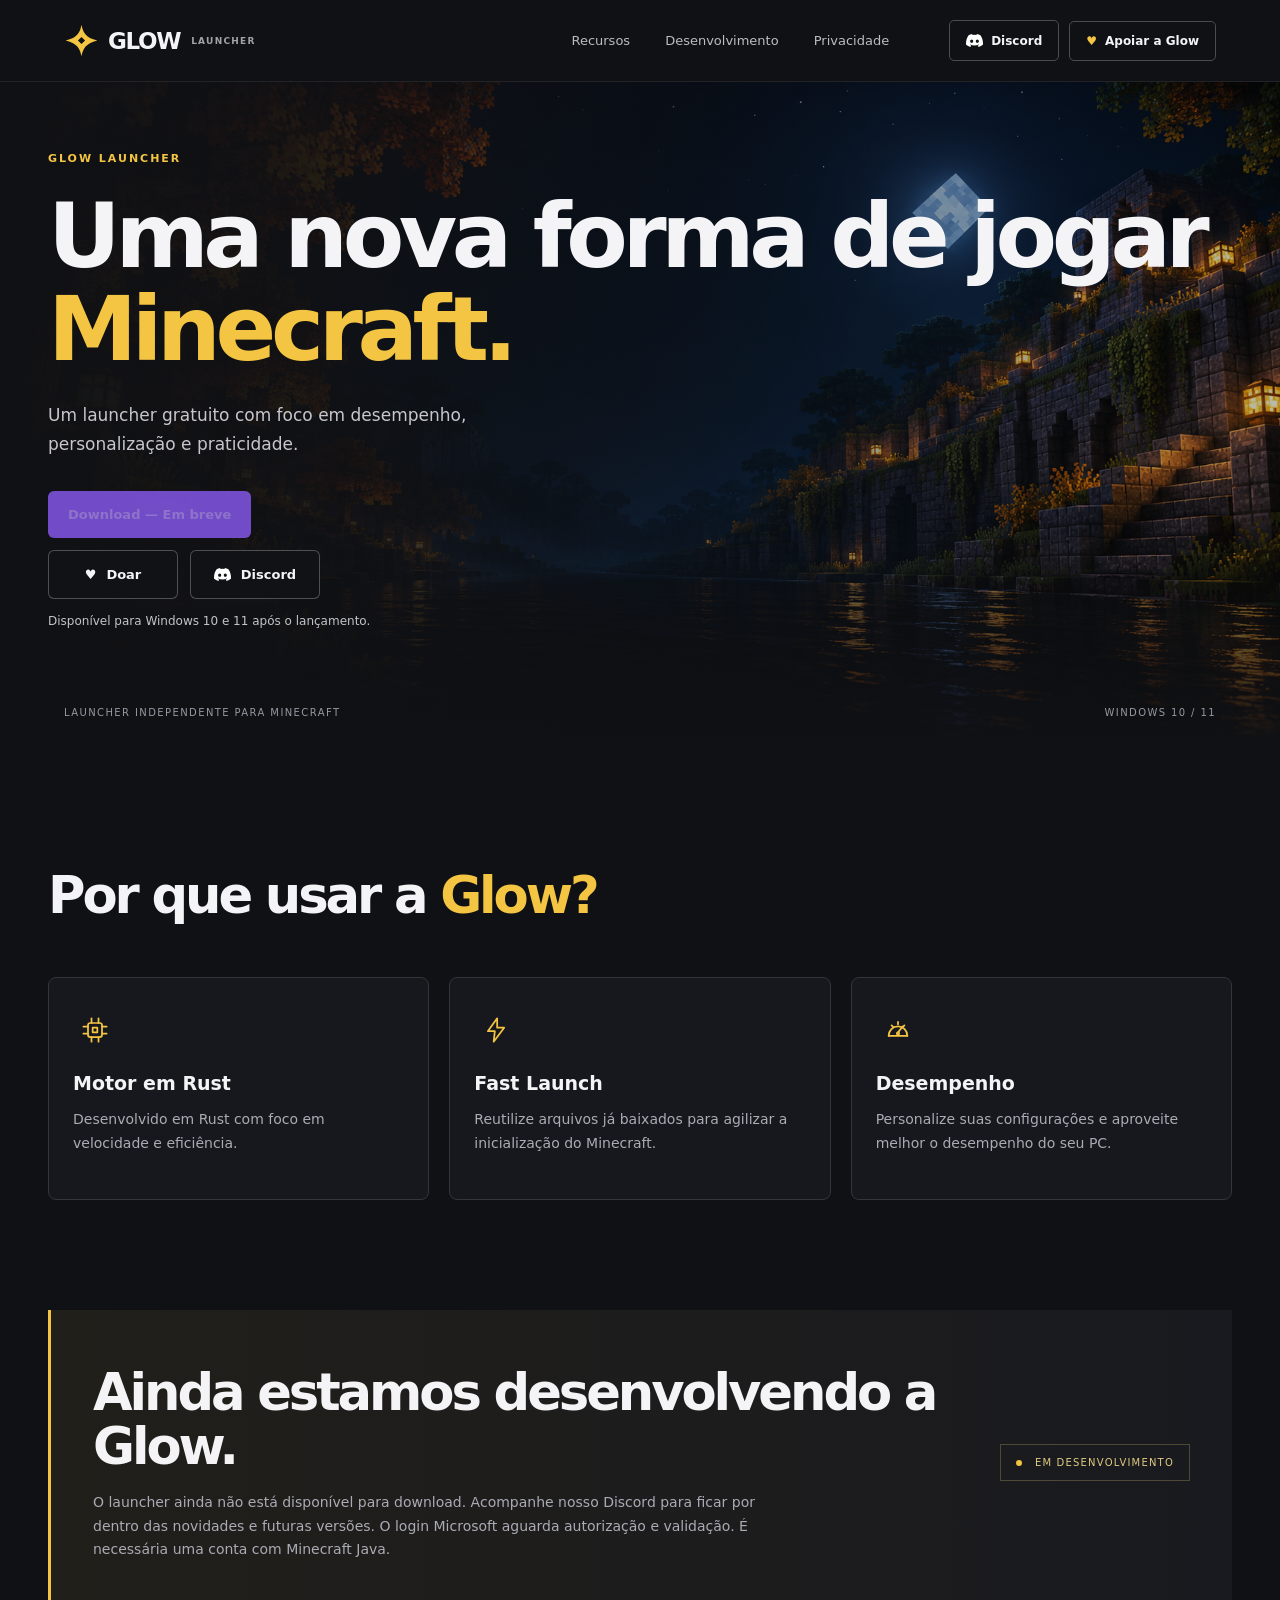
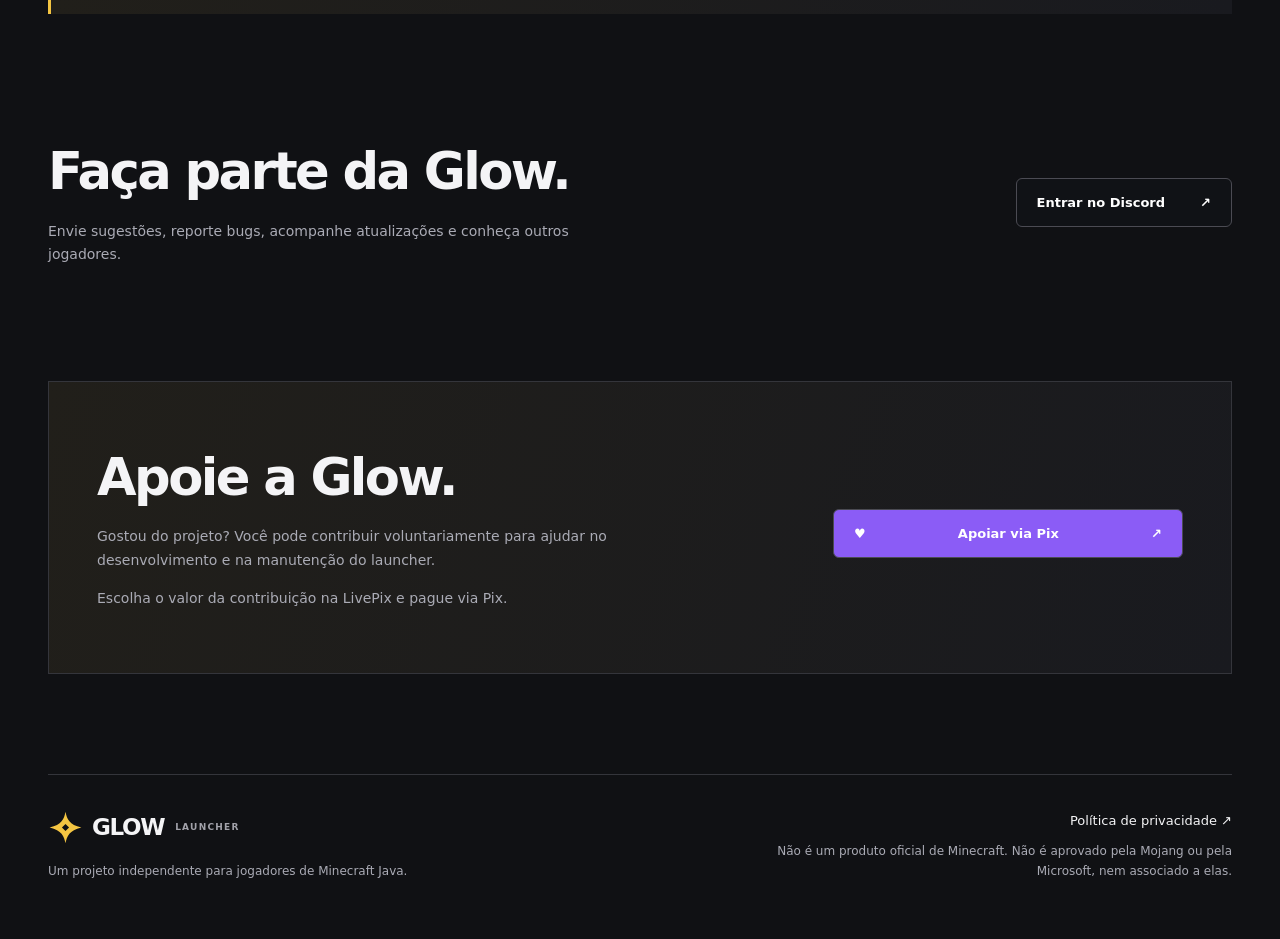
==== commit 5d637d76: "Add files via upload" ====
--- a/index.html
+++ b/index.html
@@ -1,25 +1,26 @@
-<!doctype html>
+<!DOCTYPE html>
+
 <html lang="pt-BR">
 <head>
-  <meta charset="utf-8">
-  <meta name="viewport" content="width=device-width,initial-scale=1">
-  <meta name="description" content="Glow Launcher é um launcher independente de Minecraft Java em desenvolvimento, criado em Rust.">
-  <meta name="theme-color" content="#101114">
-  <link rel="canonical" href="https://glowlauncher.xyz/">
-  <title>Glow Launcher — Launcher para Minecraft Java</title>
-  <link rel="icon" href="assets/favicon.ico?v=2" sizes="any"><link rel="icon" type="image/svg+xml" href="assets/glow-star.svg"><link rel="icon" type="image/png" sizes="32x32" href="assets/glow-star-32.png"><link rel="apple-touch-icon" href="assets/glow-star-256.png">
-  <link rel="stylesheet" href="style.css?v=4">
-  <script src="motion.js?v=4" defer></script>
+<meta charset="utf-8"/>
+<meta content="width=device-width,initial-scale=1" name="viewport"/>
+<meta content="Glow Launcher é um launcher independente de Minecraft Java em desenvolvimento, criado em Rust." name="description"/>
+<meta content="#101114" name="theme-color"/>
+<link href="https://glowlauncher.xyz/" rel="canonical"/>
+<title>Glow Launcher — Launcher para Minecraft Java</title>
+<link href="assets/favicon.ico?v=2" rel="icon" sizes="any"/><link href="assets/glow-star.svg" rel="icon" type="image/svg+xml"/><link href="assets/glow-star-32.png" rel="icon" sizes="32x32" type="image/png"/><link href="assets/glow-star-256.png" rel="apple-touch-icon"/>
+<link href="style.css?v=4" rel="stylesheet"/>
+<script defer="" src="motion.js?v=4"></script>
 </head>
 <body>
-  <header class="top"><a class="brand" href="./" aria-label="Página inicial da Glow Launcher"><img class="star" src="assets/glow-star.svg" alt=""> GLOW <small>LAUNCHER</small></a><nav aria-label="Navegação principal"><a href="#features">Recursos</a><a href="#status">Desenvolvimento</a><a href="privacy.html">Privacidade</a></nav><div class="nav-actions"><a class="nav-cta social-link" href="https://discord.gg/clanglow" target="_blank" rel="noopener noreferrer"><svg aria-hidden="true" viewBox="0 0 127.14 96.36"><path fill="#fff" d="M107.7 8.07A105.15 105.15 0 0 0 81.47 0a72.06 72.06 0 0 0-3.36 6.83 97.68 97.68 0 0 0-29.09 0A72.37 72.37 0 0 0 45.66 0 105.89 105.89 0 0 0 19.4 8.09C2.8 32.71-1.7 56.72.55 80.39a105.73 105.73 0 0 0 32.17 15.97 77.7 77.7 0 0 0 6.89-11.17 68.42 68.42 0 0 1-10.85-5.17c.91-.66 1.8-1.35 2.66-2.06a75.57 75.57 0 0 0 64.3 0c.87.71 1.76 1.4 2.66 2.06a68.68 68.68 0 0 1-10.87 5.18 77 77 0 0 0 6.89 11.16 105.25 105.25 0 0 0 32.19-15.96c2.64-27.45-4.51-51.24-18.89-72.33ZM42.45 65.84c-6.27 0-11.42-5.75-11.42-12.76s5.04-12.77 11.42-12.77 11.53 5.8 11.42 12.77c.01 7.01-5.04 12.76-11.42 12.76Zm42.24 0c-6.27 0-11.42-5.75-11.42-12.76s5.04-12.77 11.42-12.77 11.53 5.8 11.42 12.77c0 7.01-5.04 12.76-11.42 12.76Z"/></svg> Discord</a><a class="nav-cta support-nav" href="https://livepix.gg/glowlauncher" target="_blank" rel="noopener noreferrer"><span aria-hidden="true">♥</span> Apoiar a Glow</a></div></header>
-  <main>
-    <section class="hero"><div class="hero-art" aria-hidden="true"></div><div class="hero-content"><div class="eyebrow"><span></span> EM DESENVOLVIMENTO · MINECRAFT JAVA EDITION</div><h1>Jogue Minecraft<br><em>com a Glow.</em></h1><p>Um launcher gratuito para Minecraft Java, com foco em desempenho e praticidade.</p><div class="hero-actions"><button class="button primary download" disabled aria-describedby="download-note">Download · Em desenvolvimento</button></div><div class="quick-actions"><a class="button secondary" href="https://livepix.gg/glowlauncher" target="_blank" rel="noopener noreferrer"><span aria-hidden="true">♥</span> Doar</a><a class="button secondary" href="https://discord.gg/clanglow" target="_blank" rel="noopener noreferrer"><svg aria-hidden="true" viewBox="0 0 127.14 96.36"><path fill="#fff" d="M107.7 8.07A105.15 105.15 0 0 0 81.47 0a72.06 72.06 0 0 0-3.36 6.83 97.68 97.68 0 0 0-29.09 0A72.37 72.37 0 0 0 45.66 0 105.89 105.89 0 0 0 19.4 8.09C2.8 32.71-1.7 56.72.55 80.39a105.73 105.73 0 0 0 32.17 15.97 77.7 77.7 0 0 0 6.89-11.17 68.42 68.42 0 0 1-10.85-5.17c.91-.66 1.8-1.35 2.66-2.06a75.57 75.57 0 0 0 64.3 0c.87.71 1.76 1.4 2.66 2.06a68.68 68.68 0 0 1-10.87 5.18 77 77 0 0 0 6.89 11.16 105.25 105.25 0 0 0 32.19-15.96c2.64-27.45-4.51-51.24-18.89-72.33ZM42.45 65.84c-6.27 0-11.42-5.75-11.42-12.76s5.04-12.77 11.42-12.77 11.53 5.8 11.42 12.77c.01 7.01-5.04 12.76-11.42 12.76Zm42.24 0c-6.27 0-11.42-5.75-11.42-12.76s5.04-12.77 11.42-12.77 11.53 5.8 11.42 12.77c0 7.01-5.04 12.76-11.42 12.76Z"/></svg> Discord</a></div><p class="download-note" id="download-note">O download público estará disponível quando o launcher estiver pronto.</p></div><div class="hero-bottom"><span>LAUNCHER INDEPENDENTE PARA MINECRAFT</span><span>WINDOWS 10 / 11</span></div></section>
-    <section class="intro wrap" id="features"><div><span class="kicker">RECURSOS</span><h2>Conheça a <em>Glow.</em></h2></div><p></p></section>
-    <section class="features wrap" aria-label="Recursos do launcher"><article><span class="feature-icon"><svg viewBox="0 0 24 24" fill="none" stroke="currentColor" stroke-width="1.5" stroke-linecap="round" stroke-linejoin="round" aria-hidden="true"><rect x="6" y="6" width="12" height="12" rx="2"/><path d="M9 2v4m6-4v4M9 18v4m6-4v4M2 9h4m-4 6h4m12-6h4m-4 6h4"/><path d="M10 10h4v4h-4z"/></svg></span><h3>Motor em Rust</h3><p>Desenvolvida em Rust para preparar e iniciar o jogo.</p></article><article><span class="feature-icon"><svg viewBox="0 0 24 24" fill="none" stroke="currentColor" stroke-width="1.5" stroke-linecap="round" stroke-linejoin="round" aria-hidden="true"><path d="M13 2 5 13h6l-1 9 9-12h-6z"/></svg></span><h3>Fast Launch</h3><p>Reaproveita arquivos já baixados para agilizar a inicialização.</p></article><article><span class="feature-icon"><svg viewBox="0 0 24 24" fill="none" stroke="currentColor" stroke-width="1.5" stroke-linecap="round" stroke-linejoin="round" aria-hidden="true"><path d="M4 17a8 8 0 1 1 16 0"/><path d="M12 14 16 9M4 17h16M12 5v2M6.5 8l1.5 1.5M17.5 8 16 9.5"/><circle cx="12" cy="15" r="1"/></svg></span><h3>Mais desempenho</h3><p>Configure o jogo para aproveitar melhor seu computador.</p></article></section>
-    <section class="status wrap" id="status"><div><span class="kicker">ESTADO DO PROJETO</span><h2>A Glow está em desenvolvimento.</h2><p>O login Microsoft ainda está em validação e precisa de autorização para os serviços do Minecraft. Para jogar, você precisará de uma conta com Minecraft Java.</p></div><div class="status-label"><span></span> EM DESENVOLVIMENTO</div></section>
-<section class="community wrap" id="comunidade"><div><span class="kicker">COMUNIDADE</span><h2>Discord da Glow</h2><p>Acompanhe as novidades, envie sugestões e converse com outros jogadores.</p></div><div><a class="button secondary external-action" href="https://discord.gg/clanglow" target="_blank" rel="noopener noreferrer">Entrar no Discord <span>↗</span></a></div></section>
-<section class="support wrap" id="apoio"><div class="support-copy"><span class="kicker">APOIE O PROJETO</span><h2>Apoie a <em>Glow.</em></h2><p>As contribuições são voluntárias e ajudam na manutenção e no desenvolvimento do projeto.</p><p>A contribuição é realizada por uma plataforma externa, onde você escolhe o valor e paga via Pix.</p></div><div class="support-options"><a class="button primary external-action" href="https://livepix.gg/glowlauncher" target="_blank" rel="noopener noreferrer"><span aria-hidden="true">♥</span> Apoiar via Pix <span>↗</span></a></div></section>
-  </main>
-  <footer class="wrap"><div><a class="brand" href="./"><img class="star" src="assets/glow-star.svg" alt=""> GLOW <small>LAUNCHER</small></a><p>Um projeto independente para jogadores de Minecraft Java.</p></div><div class="footer-right"><a href="privacy.html">Política de privacidade ↗</a><p>Não é um produto oficial de Minecraft. Não é aprovado pela Mojang ou pela Microsoft, nem associado a elas.</p></div></footer>
+<header class="top"><a aria-label="Página inicial da Glow Launcher" class="brand" href="./"><img alt="" class="star" src="assets/glow-star.svg"/> GLOW <small>LAUNCHER</small></a><nav aria-label="Navegação principal"><a href="#features">Recursos</a><a href="#status">Desenvolvimento</a><a href="privacy.html">Privacidade</a></nav><div class="nav-actions"><a class="nav-cta social-link" href="https://discord.gg/clanglow" rel="noopener noreferrer" target="_blank"><svg aria-hidden="true" viewbox="0 0 127.14 96.36"><path d="M107.7 8.07A105.15 105.15 0 0 0 81.47 0a72.06 72.06 0 0 0-3.36 6.83 97.68 97.68 0 0 0-29.09 0A72.37 72.37 0 0 0 45.66 0 105.89 105.89 0 0 0 19.4 8.09C2.8 32.71-1.7 56.72.55 80.39a105.73 105.73 0 0 0 32.17 15.97 77.7 77.7 0 0 0 6.89-11.17 68.42 68.42 0 0 1-10.85-5.17c.91-.66 1.8-1.35 2.66-2.06a75.57 75.57 0 0 0 64.3 0c.87.71 1.76 1.4 2.66 2.06a68.68 68.68 0 0 1-10.87 5.18 77 77 0 0 0 6.89 11.16 105.25 105.25 0 0 0 32.19-15.96c2.64-27.45-4.51-51.24-18.89-72.33ZM42.45 65.84c-6.27 0-11.42-5.75-11.42-12.76s5.04-12.77 11.42-12.77 11.53 5.8 11.42 12.77c.01 7.01-5.04 12.76-11.42 12.76Zm42.24 0c-6.27 0-11.42-5.75-11.42-12.76s5.04-12.77 11.42-12.77 11.53 5.8 11.42 12.77c0 7.01-5.04 12.76-11.42 12.76Z" fill="#fff"></path></svg> Discord</a><a class="nav-cta support-nav" href="https://livepix.gg/glowlauncher" rel="noopener noreferrer" target="_blank"><span aria-hidden="true">♥</span> Apoiar a Glow</a></div></header>
+<main>
+<section class="hero"><div aria-hidden="true" class="hero-art"></div><div class="hero-content"><div class="eyebrow">GLOW LAUNCHER</div><h1>Uma nova forma de jogar <em>Minecraft.</em></h1><p>Um launcher gratuito com foco em desempenho, personalização e praticidade.</p><div class="hero-actions"><button aria-describedby="download-note" class="button primary download" disabled="">Download — Em breve</button></div><div class="quick-actions"><a class="button secondary" href="https://livepix.gg/glowlauncher" rel="noopener noreferrer" target="_blank"><span aria-hidden="true">♥</span> Doar</a><a class="button secondary" href="https://discord.gg/clanglow" rel="noopener noreferrer" target="_blank"><svg aria-hidden="true" viewbox="0 0 127.14 96.36"><path d="M107.7 8.07A105.15 105.15 0 0 0 81.47 0a72.06 72.06 0 0 0-3.36 6.83 97.68 97.68 0 0 0-29.09 0A72.37 72.37 0 0 0 45.66 0 105.89 105.89 0 0 0 19.4 8.09C2.8 32.71-1.7 56.72.55 80.39a105.73 105.73 0 0 0 32.17 15.97 77.7 77.7 0 0 0 6.89-11.17 68.42 68.42 0 0 1-10.85-5.17c.91-.66 1.8-1.35 2.66-2.06a75.57 75.57 0 0 0 64.3 0c.87.71 1.76 1.4 2.66 2.06a68.68 68.68 0 0 1-10.87 5.18 77 77 0 0 0 6.89 11.16 105.25 105.25 0 0 0 32.19-15.96c2.64-27.45-4.51-51.24-18.89-72.33ZM42.45 65.84c-6.27 0-11.42-5.75-11.42-12.76s5.04-12.77 11.42-12.77 11.53 5.8 11.42 12.77c.01 7.01-5.04 12.76-11.42 12.76Zm42.24 0c-6.27 0-11.42-5.75-11.42-12.76s5.04-12.77 11.42-12.77 11.53 5.8 11.42 12.77c0 7.01-5.04 12.76-11.42 12.76Z" fill="#fff"></path></svg> Discord</a></div><p class="download-note" id="download-note">Disponível para Windows 10 e 11 após o lançamento.</p></div><div class="hero-bottom"><span>LAUNCHER INDEPENDENTE PARA MINECRAFT</span><span>WINDOWS 10 / 11</span></div></section>
+<section class="intro wrap" id="features"><div><h2>Por que usar a <em>Glow?</em></h2></div><p></p></section>
+<section aria-label="Recursos do launcher" class="features wrap"><article><span class="feature-icon"><svg aria-hidden="true" fill="none" stroke="currentColor" stroke-linecap="round" stroke-linejoin="round" stroke-width="1.5" viewbox="0 0 24 24"><rect height="12" rx="2" width="12" x="6" y="6"></rect><path d="M9 2v4m6-4v4M9 18v4m6-4v4M2 9h4m-4 6h4m12-6h4m-4 6h4"></path><path d="M10 10h4v4h-4z"></path></svg></span><h3>Motor em Rust</h3><p>Desenvolvido em Rust com foco em velocidade e eficiência.</p></article><article><span class="feature-icon"><svg aria-hidden="true" fill="none" stroke="currentColor" stroke-linecap="round" stroke-linejoin="round" stroke-width="1.5" viewbox="0 0 24 24"><path d="M13 2 5 13h6l-1 9 9-12h-6z"></path></svg></span><h3>Fast Launch</h3><p>Reutilize arquivos já baixados para agilizar a inicialização do Minecraft.</p></article><article><span class="feature-icon"><svg aria-hidden="true" fill="none" stroke="currentColor" stroke-linecap="round" stroke-linejoin="round" stroke-width="1.5" viewbox="0 0 24 24"><path d="M4 17a8 8 0 1 1 16 0"></path><path d="M12 14 16 9M4 17h16M12 5v2M6.5 8l1.5 1.5M17.5 8 16 9.5"></path><circle cx="12" cy="15" r="1"></circle></svg></span><h3>Desempenho</h3><p>Personalize suas configurações e aproveite melhor o desempenho do seu PC.</p></article></section>
+<section class="status wrap" id="status"><div><h2>Ainda estamos desenvolvendo a Glow.</h2><p>O launcher ainda não está disponível para download. Acompanhe nosso Discord para ficar por dentro das novidades e futuras versões. O login Microsoft aguarda autorização e validação. É necessária uma conta com Minecraft Java.</p></div><div class="status-label"><span></span> EM DESENVOLVIMENTO</div></section>
+<section class="community wrap" id="comunidade"><div><h2>Faça parte da Glow.</h2><p>Envie sugestões, reporte bugs, acompanhe atualizações e conheça outros jogadores.</p></div><div><a class="button secondary external-action" href="https://discord.gg/clanglow" rel="noopener noreferrer" target="_blank">Entrar no Discord <span>↗</span></a></div></section>
+<section class="support wrap" id="apoio"><div class="support-copy"><h2>Apoie a Glow.</h2><p>Gostou do projeto? Você pode contribuir voluntariamente para ajudar no desenvolvimento e na manutenção do launcher.</p><p>Escolha o valor da contribuição na LivePix e pague via Pix.</p></div><div class="support-options"><a class="button primary external-action" href="https://livepix.gg/glowlauncher" rel="noopener noreferrer" target="_blank"><span aria-hidden="true">♥</span> Apoiar via Pix <span>↗</span></a></div></section>
+</main>
+<footer class="wrap"><div><a class="brand" href="./"><img alt="" class="star" src="assets/glow-star.svg"/> GLOW <small>LAUNCHER</small></a><p>Um projeto independente para jogadores de Minecraft Java.</p></div><div class="footer-right"><a href="privacy.html">Política de privacidade ↗</a><p>Não é um produto oficial de Minecraft. Não é aprovado pela Mojang ou pela Microsoft, nem associado a elas.</p></div></footer>
 </body></html>
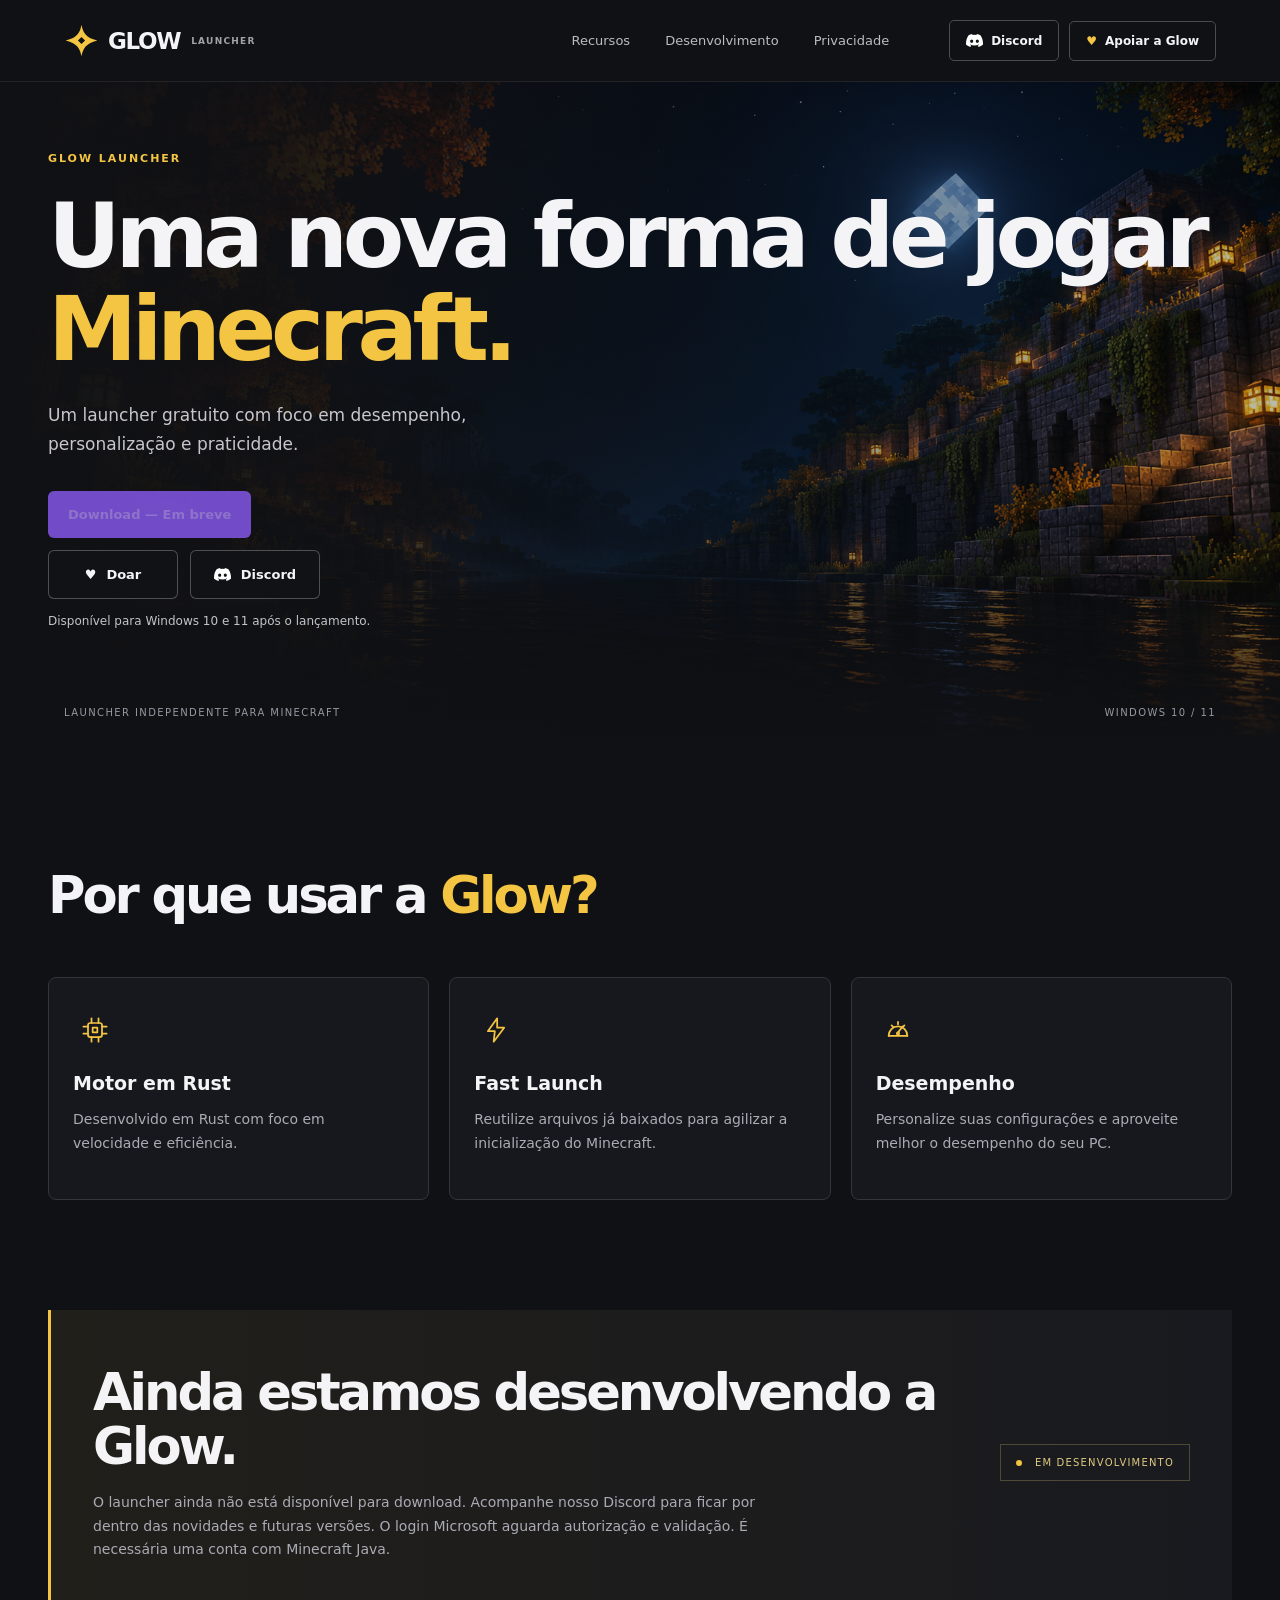
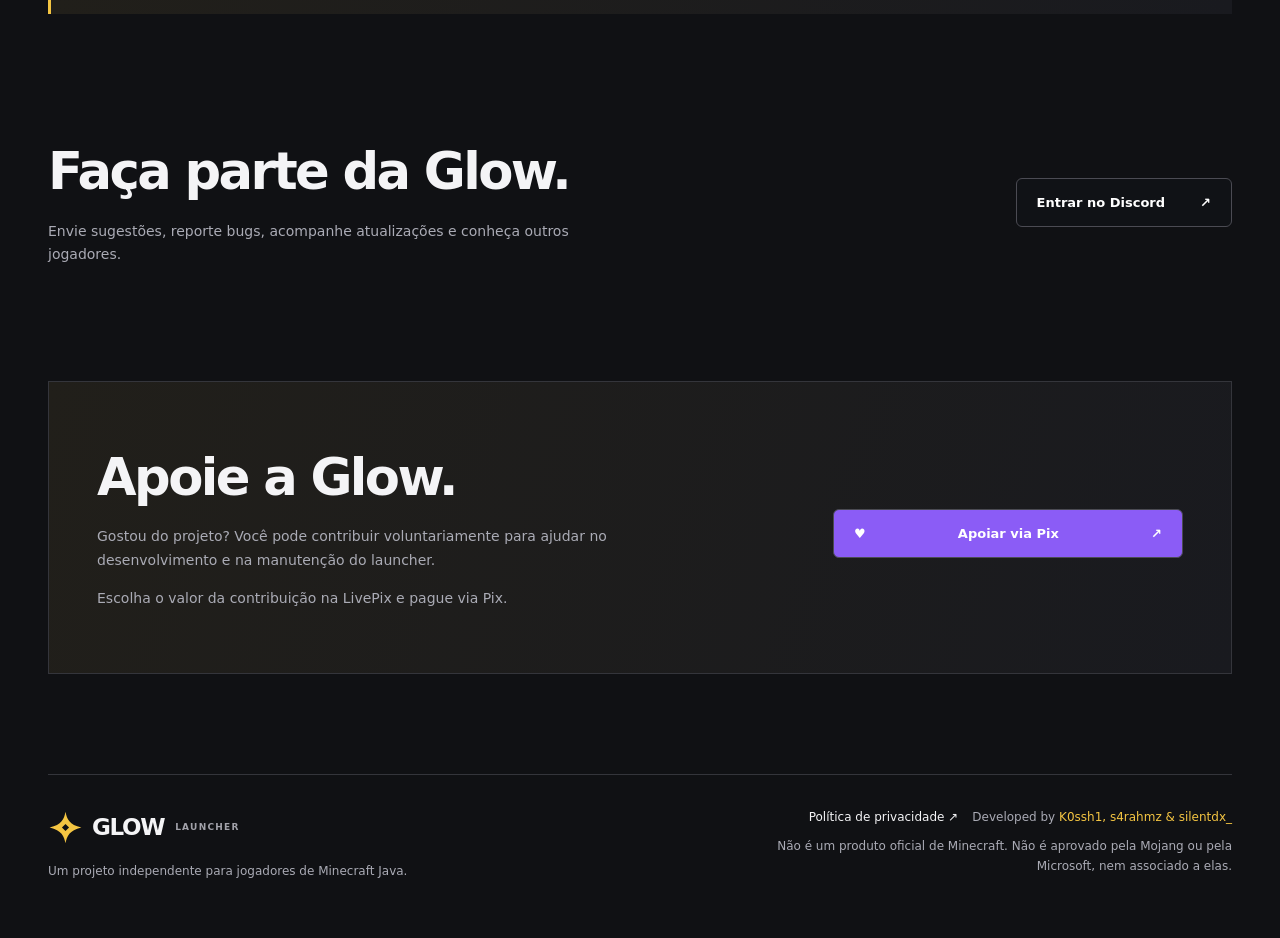
==== commit ae983b14: "Add files via upload" ====
--- a/index.html
+++ b/index.html
@@ -11,6 +11,7 @@
 <link href="assets/favicon.ico?v=2" rel="icon" sizes="any"/><link href="assets/glow-star.svg" rel="icon" type="image/svg+xml"/><link href="assets/glow-star-32.png" rel="icon" sizes="32x32" type="image/png"/><link href="assets/glow-star-256.png" rel="apple-touch-icon"/>
 <link href="style.css?v=4" rel="stylesheet"/>
 <script defer="" src="motion.js?v=4"></script>
+<style>.footer-meta{display:flex;flex-wrap:wrap;justify-content:flex-end;align-items:center;gap:8px 14px;font-size:12px}.footer-credit{color:var(--muted,#aaabb5)}.footer-credit span{color:var(--yellow,#f4c542);transition:color .2s ease}.footer-credit:hover span{color:#fff}@media(max-width:800px){.footer-meta{justify-content:flex-start}}@media(prefers-reduced-motion:reduce){.footer-credit span{transition:none}}</style>
 </head>
 <body>
 <header class="top"><a aria-label="Página inicial da Glow Launcher" class="brand" href="./"><img alt="" class="star" src="assets/glow-star.svg"/> GLOW <small>LAUNCHER</small></a><nav aria-label="Navegação principal"><a href="#features">Recursos</a><a href="#status">Desenvolvimento</a><a href="privacy.html">Privacidade</a></nav><div class="nav-actions"><a class="nav-cta social-link" href="https://discord.gg/clanglow" rel="noopener noreferrer" target="_blank"><svg aria-hidden="true" viewbox="0 0 127.14 96.36"><path d="M107.7 8.07A105.15 105.15 0 0 0 81.47 0a72.06 72.06 0 0 0-3.36 6.83 97.68 97.68 0 0 0-29.09 0A72.37 72.37 0 0 0 45.66 0 105.89 105.89 0 0 0 19.4 8.09C2.8 32.71-1.7 56.72.55 80.39a105.73 105.73 0 0 0 32.17 15.97 77.7 77.7 0 0 0 6.89-11.17 68.42 68.42 0 0 1-10.85-5.17c.91-.66 1.8-1.35 2.66-2.06a75.57 75.57 0 0 0 64.3 0c.87.71 1.76 1.4 2.66 2.06a68.68 68.68 0 0 1-10.87 5.18 77 77 0 0 0 6.89 11.16 105.25 105.25 0 0 0 32.19-15.96c2.64-27.45-4.51-51.24-18.89-72.33ZM42.45 65.84c-6.27 0-11.42-5.75-11.42-12.76s5.04-12.77 11.42-12.77 11.53 5.8 11.42 12.77c.01 7.01-5.04 12.76-11.42 12.76Zm42.24 0c-6.27 0-11.42-5.75-11.42-12.76s5.04-12.77 11.42-12.77 11.53 5.8 11.42 12.77c0 7.01-5.04 12.76-11.42 12.76Z" fill="#fff"></path></svg> Discord</a><a class="nav-cta support-nav" href="https://livepix.gg/glowlauncher" rel="noopener noreferrer" target="_blank"><span aria-hidden="true">♥</span> Apoiar a Glow</a></div></header>
@@ -22,5 +23,5 @@
 <section class="community wrap" id="comunidade"><div><h2>Faça parte da Glow.</h2><p>Envie sugestões, reporte bugs, acompanhe atualizações e conheça outros jogadores.</p></div><div><a class="button secondary external-action" href="https://discord.gg/clanglow" rel="noopener noreferrer" target="_blank">Entrar no Discord <span>↗</span></a></div></section>
 <section class="support wrap" id="apoio"><div class="support-copy"><h2>Apoie a Glow.</h2><p>Gostou do projeto? Você pode contribuir voluntariamente para ajudar no desenvolvimento e na manutenção do launcher.</p><p>Escolha o valor da contribuição na LivePix e pague via Pix.</p></div><div class="support-options"><a class="button primary external-action" href="https://livepix.gg/glowlauncher" rel="noopener noreferrer" target="_blank"><span aria-hidden="true">♥</span> Apoiar via Pix <span>↗</span></a></div></section>
 </main>
-<footer class="wrap"><div><a class="brand" href="./"><img alt="" class="star" src="assets/glow-star.svg"/> GLOW <small>LAUNCHER</small></a><p>Um projeto independente para jogadores de Minecraft Java.</p></div><div class="footer-right"><a href="privacy.html">Política de privacidade ↗</a><p>Não é um produto oficial de Minecraft. Não é aprovado pela Mojang ou pela Microsoft, nem associado a elas.</p></div></footer>
+<footer class="wrap"><div><a class="brand" href="./"><img alt="" class="star" src="assets/glow-star.svg"/> GLOW <small>LAUNCHER</small></a><p>Um projeto independente para jogadores de Minecraft Java.</p></div><div class="footer-right"><div class="footer-meta"><a href="privacy.html">Política de privacidade ↗</a><span class="footer-credit">Developed by <span>K0ssh1, s4rahmz &amp; silentdx_</span></span></div><p>Não é um produto oficial de Minecraft. Não é aprovado pela Mojang ou pela Microsoft, nem associado a elas.</p></div></footer>
 </body></html>
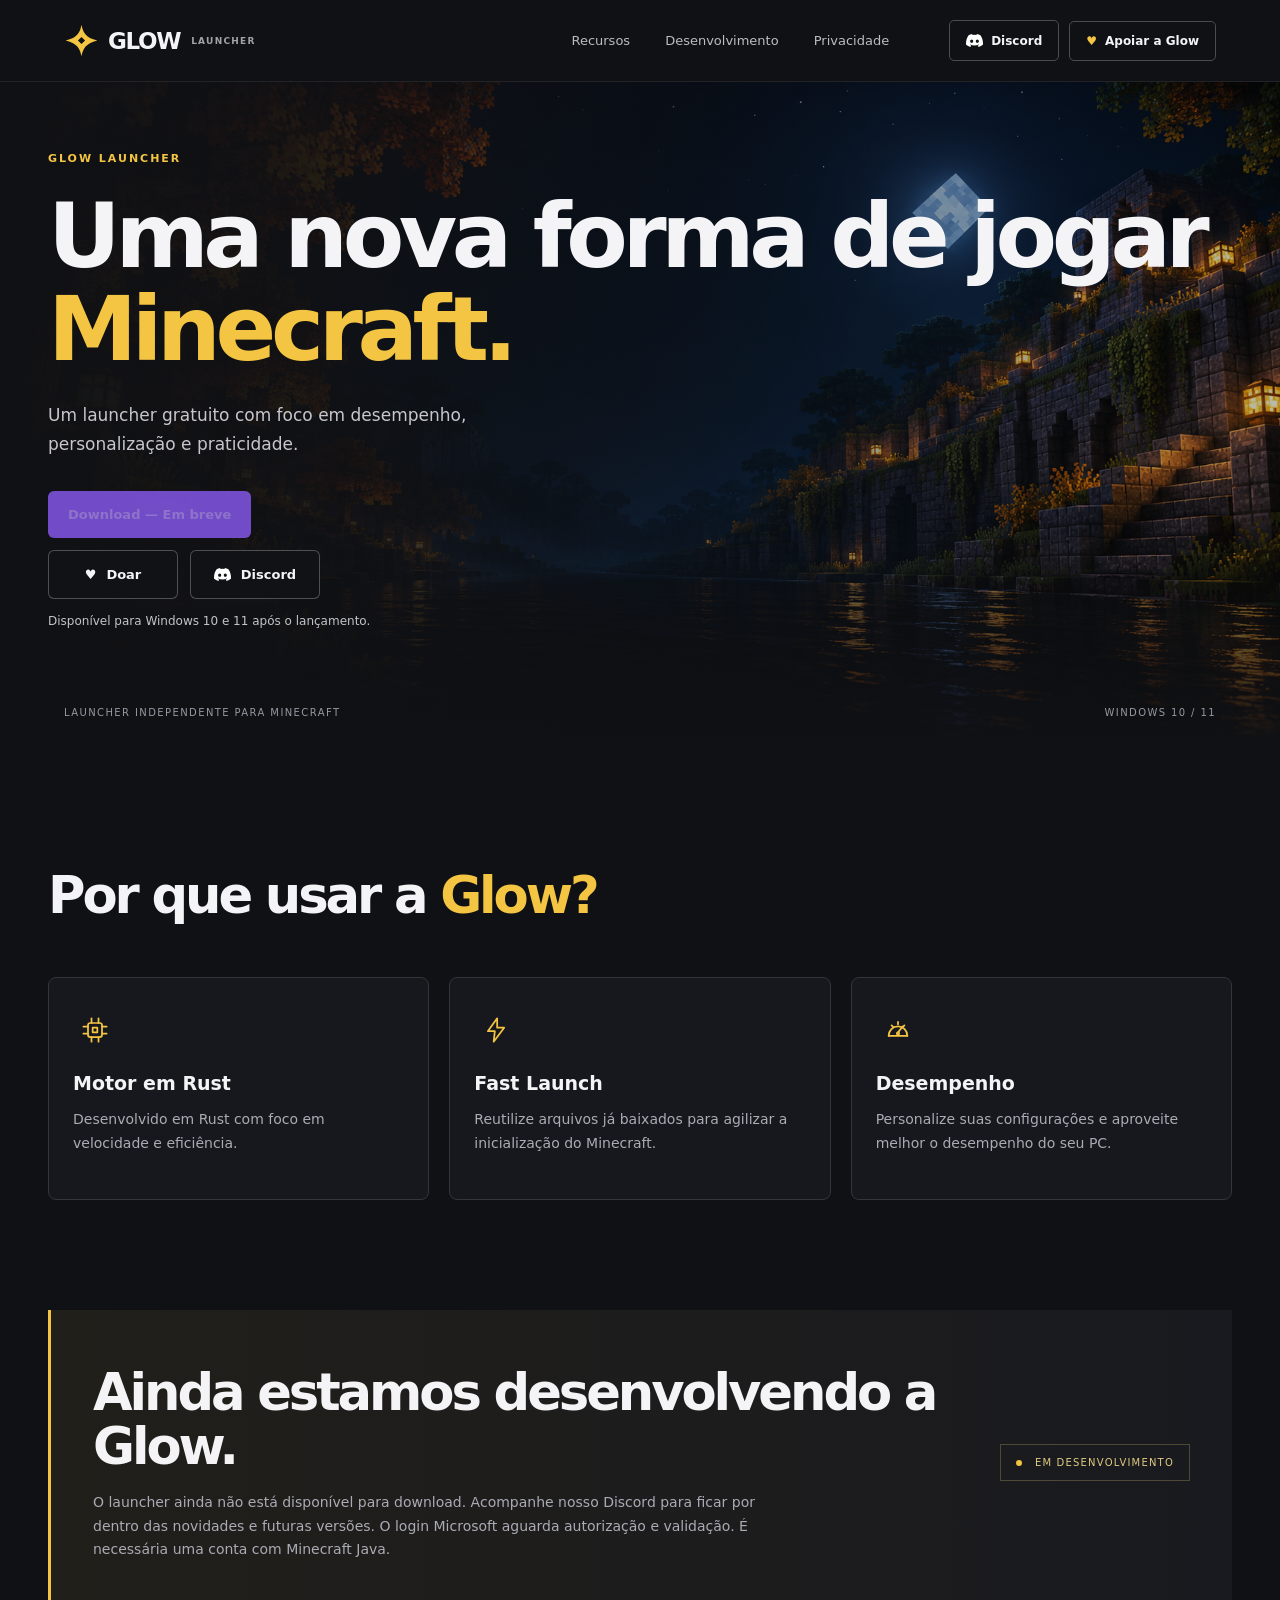
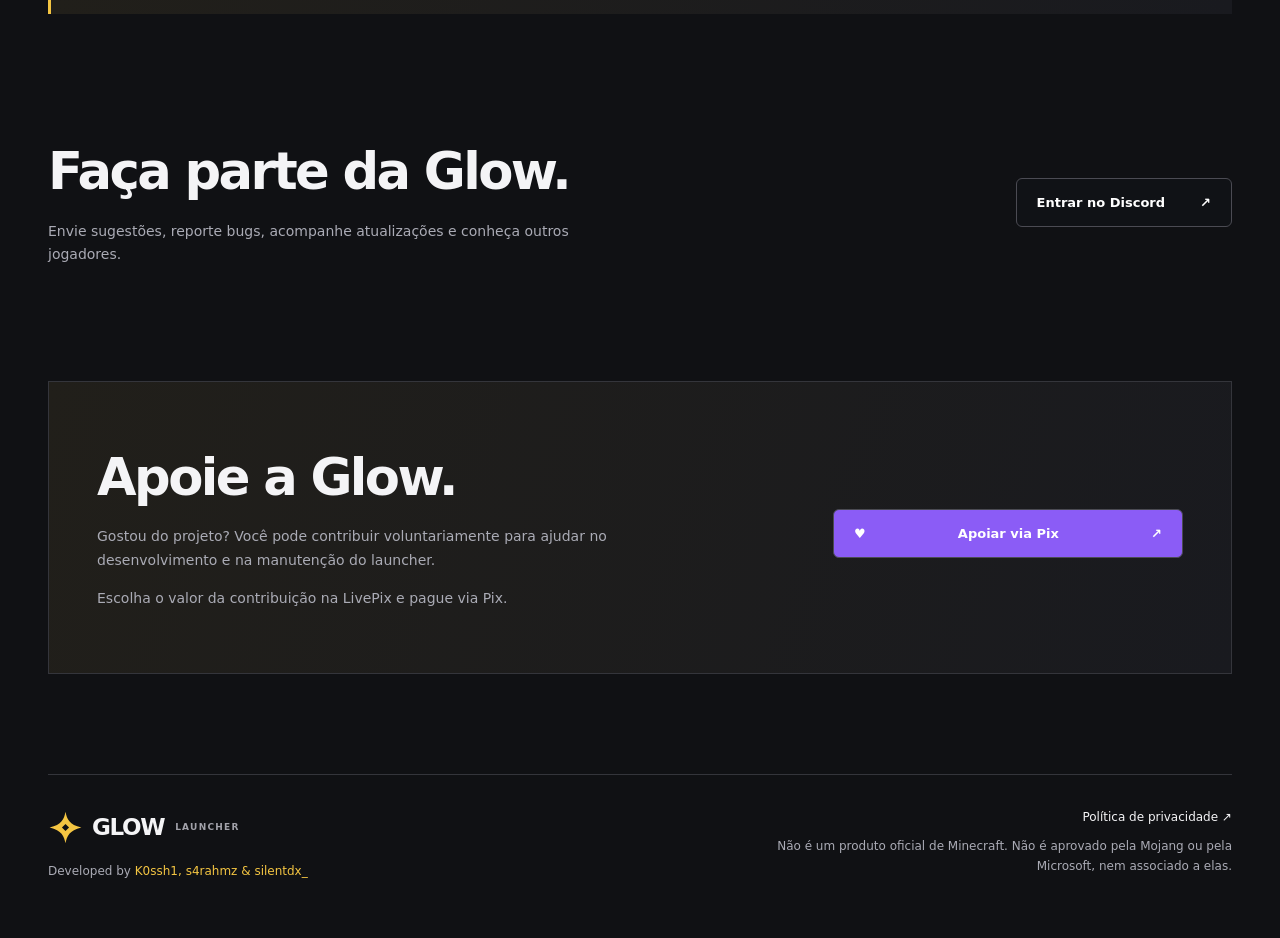
==== commit 9ae28687: "Add files via upload" ====
--- a/index.html
+++ b/index.html
@@ -23,5 +23,5 @@
 <section class="community wrap" id="comunidade"><div><h2>Faça parte da Glow.</h2><p>Envie sugestões, reporte bugs, acompanhe atualizações e conheça outros jogadores.</p></div><div><a class="button secondary external-action" href="https://discord.gg/clanglow" rel="noopener noreferrer" target="_blank">Entrar no Discord <span>↗</span></a></div></section>
 <section class="support wrap" id="apoio"><div class="support-copy"><h2>Apoie a Glow.</h2><p>Gostou do projeto? Você pode contribuir voluntariamente para ajudar no desenvolvimento e na manutenção do launcher.</p><p>Escolha o valor da contribuição na LivePix e pague via Pix.</p></div><div class="support-options"><a class="button primary external-action" href="https://livepix.gg/glowlauncher" rel="noopener noreferrer" target="_blank"><span aria-hidden="true">♥</span> Apoiar via Pix <span>↗</span></a></div></section>
 </main>
-<footer class="wrap"><div><a class="brand" href="./"><img alt="" class="star" src="assets/glow-star.svg"/> GLOW <small>LAUNCHER</small></a><p>Um projeto independente para jogadores de Minecraft Java.</p></div><div class="footer-right"><div class="footer-meta"><a href="privacy.html">Política de privacidade ↗</a><span class="footer-credit">Developed by <span>K0ssh1, s4rahmz &amp; silentdx_</span></span></div><p>Não é um produto oficial de Minecraft. Não é aprovado pela Mojang ou pela Microsoft, nem associado a elas.</p></div></footer>
+<footer class="wrap"><div><a class="brand" href="./"><img alt="" class="star" src="assets/glow-star.svg"/> GLOW <small>LAUNCHER</small></a><p><span class="footer-credit">Developed by <span>K0ssh1, s4rahmz &amp; silentdx_</span></span></p></div><div class="footer-right"><div class="footer-meta"><a href="privacy.html">Política de privacidade ↗</a></div><p>Não é um produto oficial de Minecraft. Não é aprovado pela Mojang ou pela Microsoft, nem associado a elas.</p></div></footer>
 </body></html>
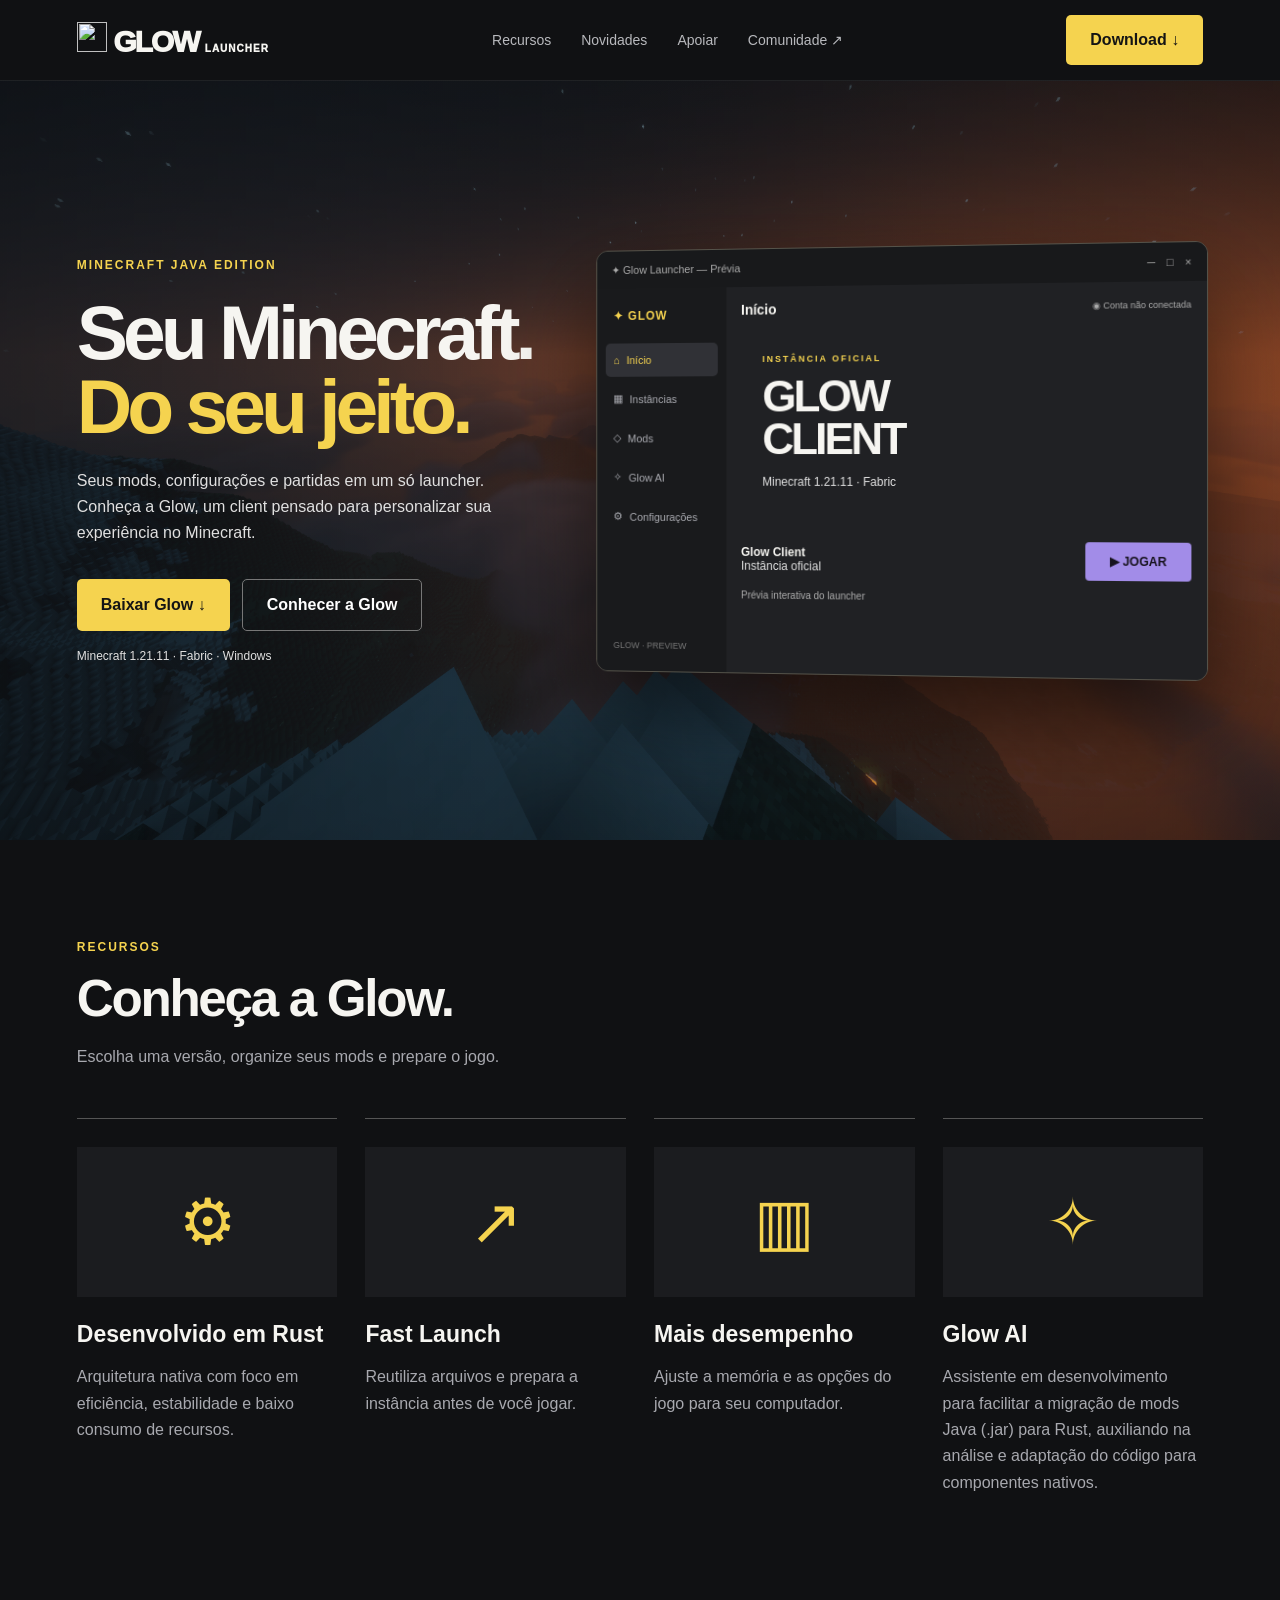
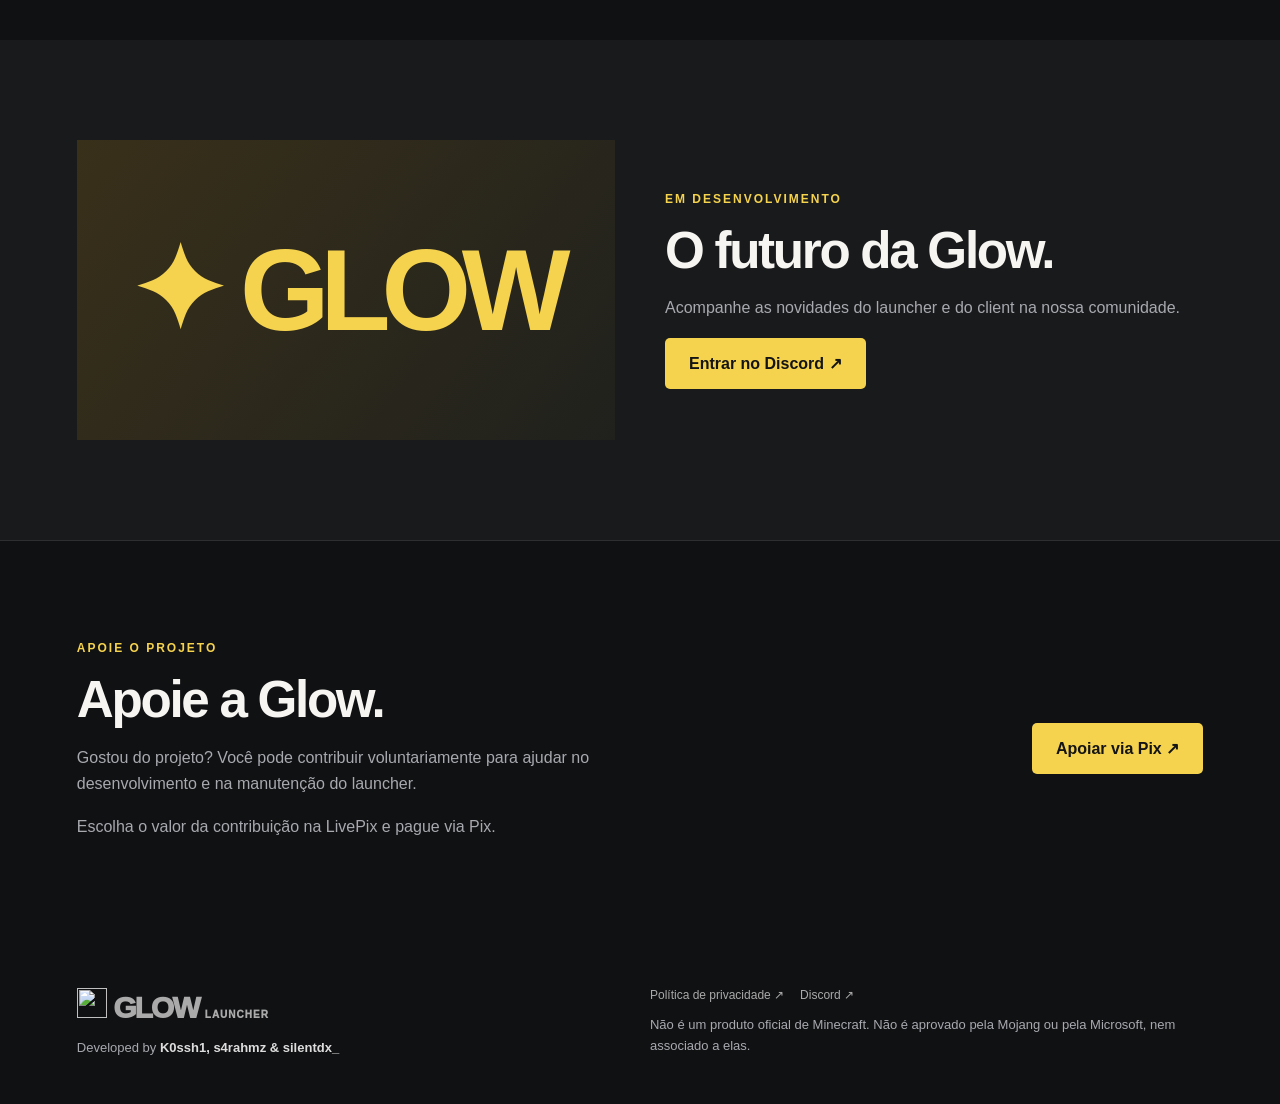
==== commit c4a709a1: "Add files via upload" ====
--- a/index.html
+++ b/index.html
@@ -1,27 +1,12 @@
 <!DOCTYPE html>
 
-<html lang="pt-BR">
-<head>
-<meta charset="utf-8"/>
-<meta content="width=device-width,initial-scale=1" name="viewport"/>
-<meta content="Glow Launcher é um launcher independente de Minecraft Java em desenvolvimento, criado em Rust." name="description"/>
-<meta content="#101114" name="theme-color"/>
-<link href="https://glowlauncher.xyz/" rel="canonical"/>
-<title>Glow Launcher — Launcher para Minecraft Java</title>
-<link href="assets/favicon.ico?v=2" rel="icon" sizes="any"/><link href="assets/glow-star.svg" rel="icon" type="image/svg+xml"/><link href="assets/glow-star-32.png" rel="icon" sizes="32x32" type="image/png"/><link href="assets/glow-star-256.png" rel="apple-touch-icon"/>
-<link href="style.css?v=4" rel="stylesheet"/>
-<script defer="" src="motion.js?v=4"></script>
-<style>.footer-meta{display:flex;flex-wrap:wrap;justify-content:flex-end;align-items:center;gap:8px 14px;font-size:12px}.footer-credit{color:var(--muted,#aaabb5)}.footer-credit span{color:var(--yellow,#f4c542);transition:color .2s ease}.footer-credit:hover span{color:#fff}@media(max-width:800px){.footer-meta{justify-content:flex-start}}@media(prefers-reduced-motion:reduce){.footer-credit span{transition:none}}</style>
-</head>
-<body>
-<header class="top"><a aria-label="Página inicial da Glow Launcher" class="brand" href="./"><img alt="" class="star" src="assets/glow-star.svg"/> GLOW <small>LAUNCHER</small></a><nav aria-label="Navegação principal"><a href="#features">Recursos</a><a href="#status">Desenvolvimento</a><a href="privacy.html">Privacidade</a></nav><div class="nav-actions"><a class="nav-cta social-link" href="https://discord.gg/clanglow" rel="noopener noreferrer" target="_blank"><svg aria-hidden="true" viewbox="0 0 127.14 96.36"><path d="M107.7 8.07A105.15 105.15 0 0 0 81.47 0a72.06 72.06 0 0 0-3.36 6.83 97.68 97.68 0 0 0-29.09 0A72.37 72.37 0 0 0 45.66 0 105.89 105.89 0 0 0 19.4 8.09C2.8 32.71-1.7 56.72.55 80.39a105.73 105.73 0 0 0 32.17 15.97 77.7 77.7 0 0 0 6.89-11.17 68.42 68.42 0 0 1-10.85-5.17c.91-.66 1.8-1.35 2.66-2.06a75.57 75.57 0 0 0 64.3 0c.87.71 1.76 1.4 2.66 2.06a68.68 68.68 0 0 1-10.87 5.18 77 77 0 0 0 6.89 11.16 105.25 105.25 0 0 0 32.19-15.96c2.64-27.45-4.51-51.24-18.89-72.33ZM42.45 65.84c-6.27 0-11.42-5.75-11.42-12.76s5.04-12.77 11.42-12.77 11.53 5.8 11.42 12.77c.01 7.01-5.04 12.76-11.42 12.76Zm42.24 0c-6.27 0-11.42-5.75-11.42-12.76s5.04-12.77 11.42-12.77 11.53 5.8 11.42 12.77c0 7.01-5.04 12.76-11.42 12.76Z" fill="#fff"></path></svg> Discord</a><a class="nav-cta support-nav" href="https://livepix.gg/glowlauncher" rel="noopener noreferrer" target="_blank"><span aria-hidden="true">♥</span> Apoiar a Glow</a></div></header>
-<main>
-<section class="hero"><div aria-hidden="true" class="hero-art"></div><div class="hero-content"><div class="eyebrow">GLOW LAUNCHER</div><h1>Uma nova forma de jogar <em>Minecraft.</em></h1><p>Um launcher gratuito com foco em desempenho, personalização e praticidade.</p><div class="hero-actions"><button aria-describedby="download-note" class="button primary download" disabled="">Download — Em breve</button></div><div class="quick-actions"><a class="button secondary" href="https://livepix.gg/glowlauncher" rel="noopener noreferrer" target="_blank"><span aria-hidden="true">♥</span> Doar</a><a class="button secondary" href="https://discord.gg/clanglow" rel="noopener noreferrer" target="_blank"><svg aria-hidden="true" viewbox="0 0 127.14 96.36"><path d="M107.7 8.07A105.15 105.15 0 0 0 81.47 0a72.06 72.06 0 0 0-3.36 6.83 97.68 97.68 0 0 0-29.09 0A72.37 72.37 0 0 0 45.66 0 105.89 105.89 0 0 0 19.4 8.09C2.8 32.71-1.7 56.72.55 80.39a105.73 105.73 0 0 0 32.17 15.97 77.7 77.7 0 0 0 6.89-11.17 68.42 68.42 0 0 1-10.85-5.17c.91-.66 1.8-1.35 2.66-2.06a75.57 75.57 0 0 0 64.3 0c.87.71 1.76 1.4 2.66 2.06a68.68 68.68 0 0 1-10.87 5.18 77 77 0 0 0 6.89 11.16 105.25 105.25 0 0 0 32.19-15.96c2.64-27.45-4.51-51.24-18.89-72.33ZM42.45 65.84c-6.27 0-11.42-5.75-11.42-12.76s5.04-12.77 11.42-12.77 11.53 5.8 11.42 12.77c.01 7.01-5.04 12.76-11.42 12.76Zm42.24 0c-6.27 0-11.42-5.75-11.42-12.76s5.04-12.77 11.42-12.77 11.53 5.8 11.42 12.77c0 7.01-5.04 12.76-11.42 12.76Z" fill="#fff"></path></svg> Discord</a></div><p class="download-note" id="download-note">Disponível para Windows 10 e 11 após o lançamento.</p></div><div class="hero-bottom"><span>LAUNCHER INDEPENDENTE PARA MINECRAFT</span><span>WINDOWS 10 / 11</span></div></section>
-<section class="intro wrap" id="features"><div><h2>Por que usar a <em>Glow?</em></h2></div><p></p></section>
-<section aria-label="Recursos do launcher" class="features wrap"><article><span class="feature-icon"><svg aria-hidden="true" fill="none" stroke="currentColor" stroke-linecap="round" stroke-linejoin="round" stroke-width="1.5" viewbox="0 0 24 24"><rect height="12" rx="2" width="12" x="6" y="6"></rect><path d="M9 2v4m6-4v4M9 18v4m6-4v4M2 9h4m-4 6h4m12-6h4m-4 6h4"></path><path d="M10 10h4v4h-4z"></path></svg></span><h3>Motor em Rust</h3><p>Desenvolvido em Rust com foco em velocidade e eficiência.</p></article><article><span class="feature-icon"><svg aria-hidden="true" fill="none" stroke="currentColor" stroke-linecap="round" stroke-linejoin="round" stroke-width="1.5" viewbox="0 0 24 24"><path d="M13 2 5 13h6l-1 9 9-12h-6z"></path></svg></span><h3>Fast Launch</h3><p>Reutilize arquivos já baixados para agilizar a inicialização do Minecraft.</p></article><article><span class="feature-icon"><svg aria-hidden="true" fill="none" stroke="currentColor" stroke-linecap="round" stroke-linejoin="round" stroke-width="1.5" viewbox="0 0 24 24"><path d="M4 17a8 8 0 1 1 16 0"></path><path d="M12 14 16 9M4 17h16M12 5v2M6.5 8l1.5 1.5M17.5 8 16 9.5"></path><circle cx="12" cy="15" r="1"></circle></svg></span><h3>Desempenho</h3><p>Personalize suas configurações e aproveite melhor o desempenho do seu PC.</p></article></section>
-<section class="status wrap" id="status"><div><h2>Ainda estamos desenvolvendo a Glow.</h2><p>O launcher ainda não está disponível para download. Acompanhe nosso Discord para ficar por dentro das novidades e futuras versões. O login Microsoft aguarda autorização e validação. É necessária uma conta com Minecraft Java.</p></div><div class="status-label"><span></span> EM DESENVOLVIMENTO</div></section>
-<section class="community wrap" id="comunidade"><div><h2>Faça parte da Glow.</h2><p>Envie sugestões, reporte bugs, acompanhe atualizações e conheça outros jogadores.</p></div><div><a class="button secondary external-action" href="https://discord.gg/clanglow" rel="noopener noreferrer" target="_blank">Entrar no Discord <span>↗</span></a></div></section>
-<section class="support wrap" id="apoio"><div class="support-copy"><h2>Apoie a Glow.</h2><p>Gostou do projeto? Você pode contribuir voluntariamente para ajudar no desenvolvimento e na manutenção do launcher.</p><p>Escolha o valor da contribuição na LivePix e pague via Pix.</p></div><div class="support-options"><a class="button primary external-action" href="https://livepix.gg/glowlauncher" rel="noopener noreferrer" target="_blank"><span aria-hidden="true">♥</span> Apoiar via Pix <span>↗</span></a></div></section>
-</main>
-<footer class="wrap"><div><a class="brand" href="./"><img alt="" class="star" src="assets/glow-star.svg"/> GLOW <small>LAUNCHER</small></a><p><span class="footer-credit">Developed by <span>K0ssh1, s4rahmz &amp; silentdx_</span></span></p></div><div class="footer-right"><div class="footer-meta"><a href="privacy.html">Política de privacidade ↗</a></div><p>Não é um produto oficial de Minecraft. Não é aprovado pela Mojang ou pela Microsoft, nem associado a elas.</p></div></footer>
-</body></html>
+<html lang="pt-BR"><head><meta charset="utf-8"/><meta content="width=device-width,initial-scale=1" name="viewport"/><title>Glow Client — Minecraft Java</title><style>
+*{box-sizing:border-box}html{scroll-behavior:smooth}body{margin:0;background:#101113;color:#f6f5f1;font:16px Arial,sans-serif}a{color:inherit;text-decoration:none}button{font:inherit;cursor:pointer}header{height:80px;display:flex;align-items:center;justify-content:space-between;max-width:1440px;margin:auto;padding:0 6%;gap:25px}.brand{font-size:30px;font-weight:950;letter-spacing:-2px}.brand i{color:#f5d34f;font-style:normal}nav{display:flex;gap:30px;color:#b8b9bd;font-size:14px}nav a:hover{color:#f5d34f}.btn{display:inline-flex;align-items:center;justify-content:center;background:#f5d34f;color:#141414;border:0;border-radius:5px;padding:16px 24px;font-weight:800;transition:.2s}.btn:hover{transform:translateY(-2px);background:#ffe68a}.outline{background:transparent;color:white;border:1px solid #777}.outline:hover{background:#292929}.hero{min-height:760px;overflow:hidden;position:relative;border-top:1px solid #ffffff12;background:radial-gradient(ellipse at 75% 50%,#39321c 0,transparent 58%),#151618;display:flex;align-items:center}.wrap{width:min(88%,1260px);margin:auto}.hero .wrap{display:grid;grid-template-columns: .85fr 1.15fr;align-items:center;gap:55px}.tag{color:#f5d34f;font-size:12px;font-weight:800;letter-spacing:2px}h1{font-size:clamp(52px,6vw,96px);line-height:.96;letter-spacing:-.065em;margin:24px 0}h1 span{color:#f5d34f}p{color:#a8a9af;line-height:1.65} .actions{display:flex;gap:12px;flex-wrap:wrap;margin:32px 0 18px}.fine{font-size:12px;color:#a1a2a7}.window{background:#202124;border:1px solid #55534a;border-radius:12px;box-shadow:0 40px 90px #0009;overflow:hidden;transform:perspective(1600px) rotateY(-7deg);min-width:0}.bar{height:38px;background:#18191b;display:flex;justify-content:space-between;align-items:center;padding:0 15px;font-size:11px;color:#aaa}.app{display:flex;min-height:370px}.side{width:135px;flex-shrink:0;background:#191a1c;padding:18px 12px;font-size:12px;color:#aaa}.side div{padding:13px 8px}.side .active{background:#303032;color:#f5d34f;border-radius:5px}.main{padding:20px;flex:1;min-width:0}.banner{height:210px;background:linear-gradient(135deg,#51421e,#24251d);position:relative;overflow:hidden;padding:25px;border-radius:5px}.banner b{font-size:48px;line-height:.95;letter-spacing:-3px;position:relative;z-index:1}.cube{position:absolute;right:10%;top:65px;width:100px;height:100px;transform:rotate(-30deg) skewY(15deg);background:repeating-conic-gradient(#f7d45b 0% 25%,#aa8033 0% 50%,#e9c36a 0% 75%,#fce49a 0% 100%);background-size:32px 32px;box-shadow:16px 16px 0 #79602a,0 0 50px #e5bc4755}.playrow{display:flex;justify-content:space-between;align-items:center;margin-top:20px;gap:10px}.play{background:#a28ce8;color:#17131e;padding:12px 24px;border-radius:4px;font-weight:bold}.strip{background:#1d1e20;border-block:1px solid #ffffff12}.strip .wrap{display:grid;grid-template-columns:repeat(4,1fr);padding:28px 0}.metric{text-align:center;border-right:1px solid #ffffff18}.metric:last-child{border:0}.metric b{display:block;font-size:22px;margin-bottom:7px}.section{padding:100px 0}h2{font-size:clamp(36px,4vw,60px);letter-spacing:-.045em;line-height:1.05;margin:18px 0}.features{display:grid;grid-template-columns:repeat(3,1fr);gap:28px;margin-top:48px}.feature{border-top:1px solid #555;padding:28px 0}.feature .visual{height:150px;background:#1b1c1f;display:flex;align-items:center;justify-content:center;gap:8px;color:#f5d34f;font-size:64px}.key{font-size:18px;border:1px solid #817346;padding:14px;border-radius:5px;background:#302c20}.feature h3{font-size:23px;margin:24px 0 8px}.news{background:#191a1c}.newsgrid{display:grid;grid-template-columns:1fr 1fr;gap:50px;align-items:center}.art{min-height:300px;background:linear-gradient(130deg,#39301a,#20211d);display:grid;place-items:center;font-size:clamp(55px,9vw,130px);font-weight:900;letter-spacing:-.08em;color:#f5d34f}.end{background:#f5d34f;color:#171717;text-align:center;padding:75px 20px}.end p{color:#4b432c}.end .btn{background:#171717;color:white}footer{padding:32px 0;color:#aaa;font-size:12px}footer .wrap{display:flex;justify-content:space-between;gap:20px;align-items:center}dialog{background:#202124;color:white;border:1px solid #555;border-radius:10px;padding:30px;max-width:440px;width:90%}dialog::backdrop{background:#000b}.close{float:right;background:none;color:white;border:0;font-size:24px}a:focus-visible,button:focus-visible{outline:3px solid #fff;outline-offset:4px}@media(max-width:900px){.hero{padding:65px 0;min-height:0}.hero .wrap,.newsgrid{grid-template-columns:1fr}.window{transform:none}.features{gap:15px}.section{padding:65px 0}}@media(max-width:600px){header{height:65px;padding:0 5%}nav{display:none}.brand{font-size:24px}.btn{padding:13px 17px}.hero .wrap{gap:32px}.side{width:75px;padding:8px 4px;font-size:9px}.main{padding:10px}.banner{height:150px;padding:14px}.banner b{font-size:32px}.cube{width:55px;height:55px;top:50px;background-size:18px 18px}.app{min-height:250px}.play{padding:9px;font-size:11px}.strip .wrap{grid-template-columns:repeat(2,1fr);gap:24px}.metric:nth-child(2){border:0}.features{grid-template-columns:1fr}footer .wrap{flex-wrap:wrap}}@media(prefers-reduced-motion:reduce){html{scroll-behavior:auto}*{transition:none!important}}
+.hero{background:linear-gradient(90deg,rgba(12,15,19,.48),rgba(12,15,19,.12)),url("[data-uri]